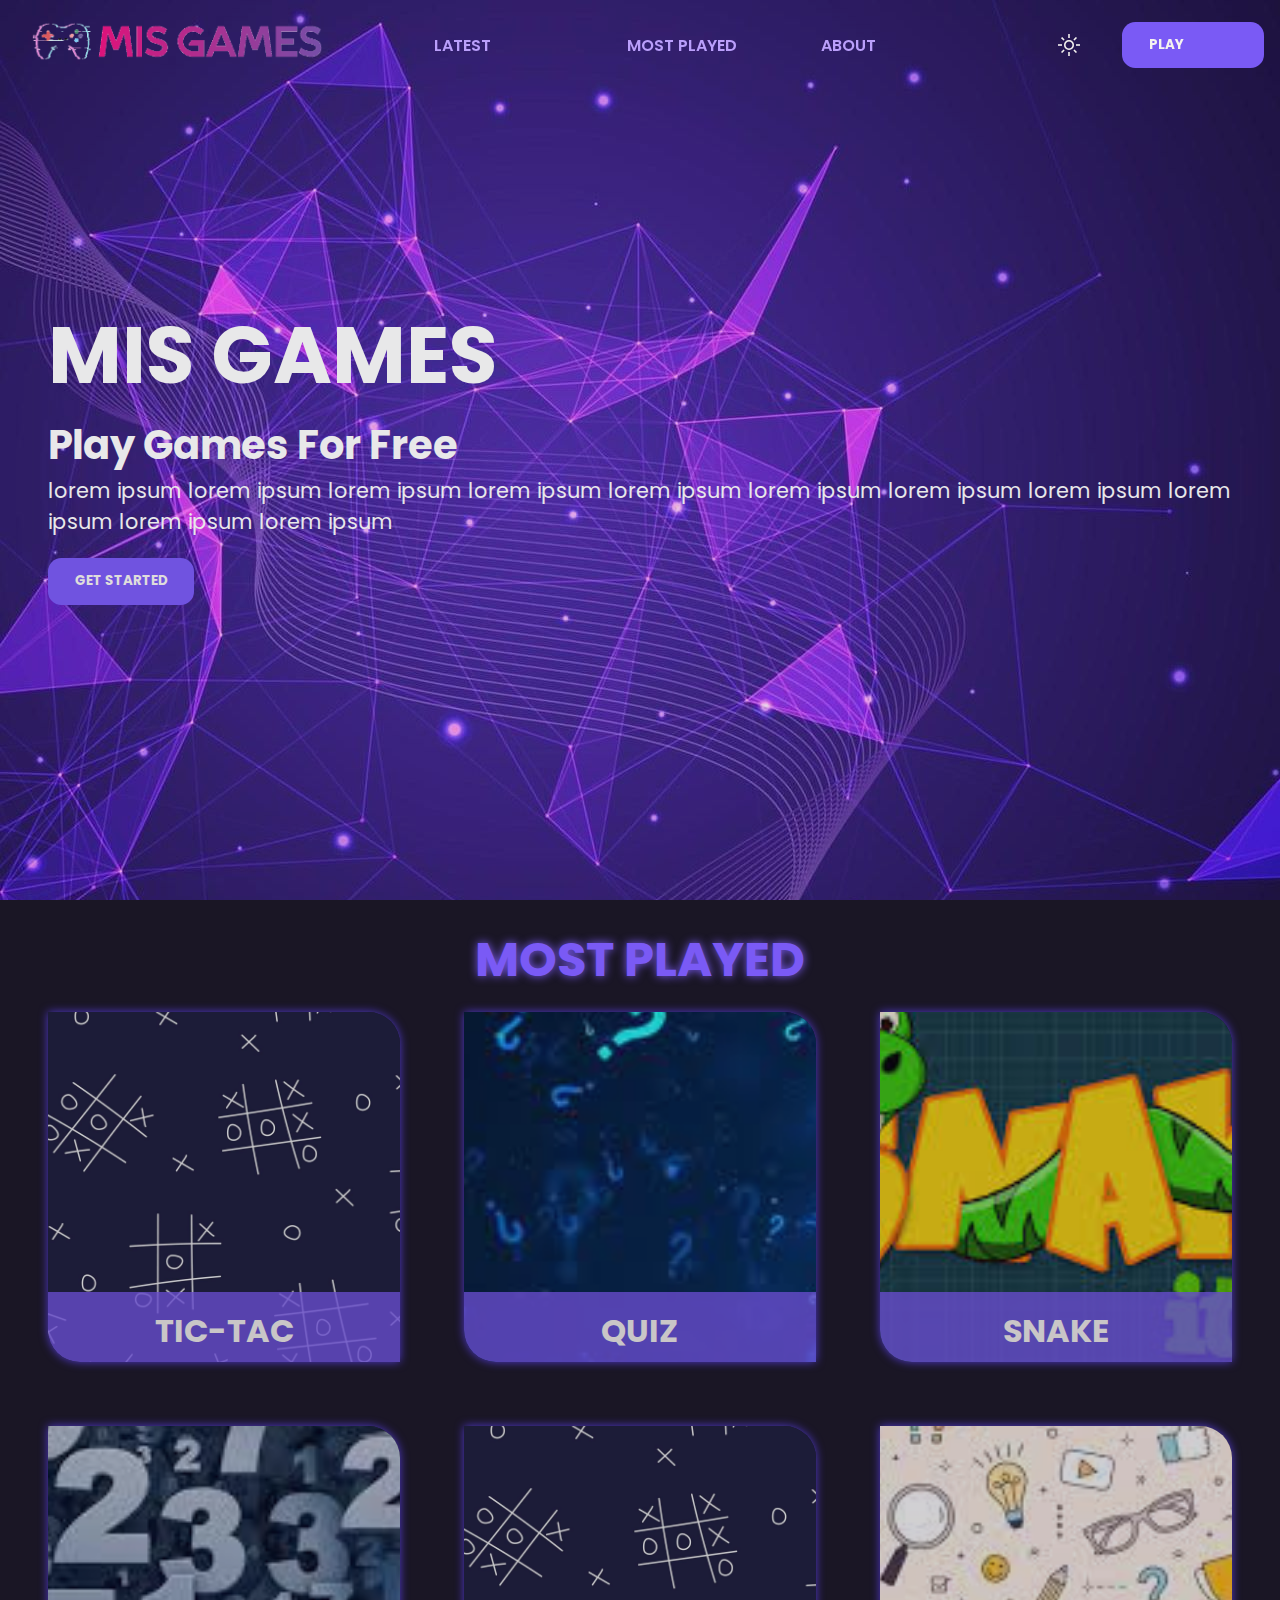
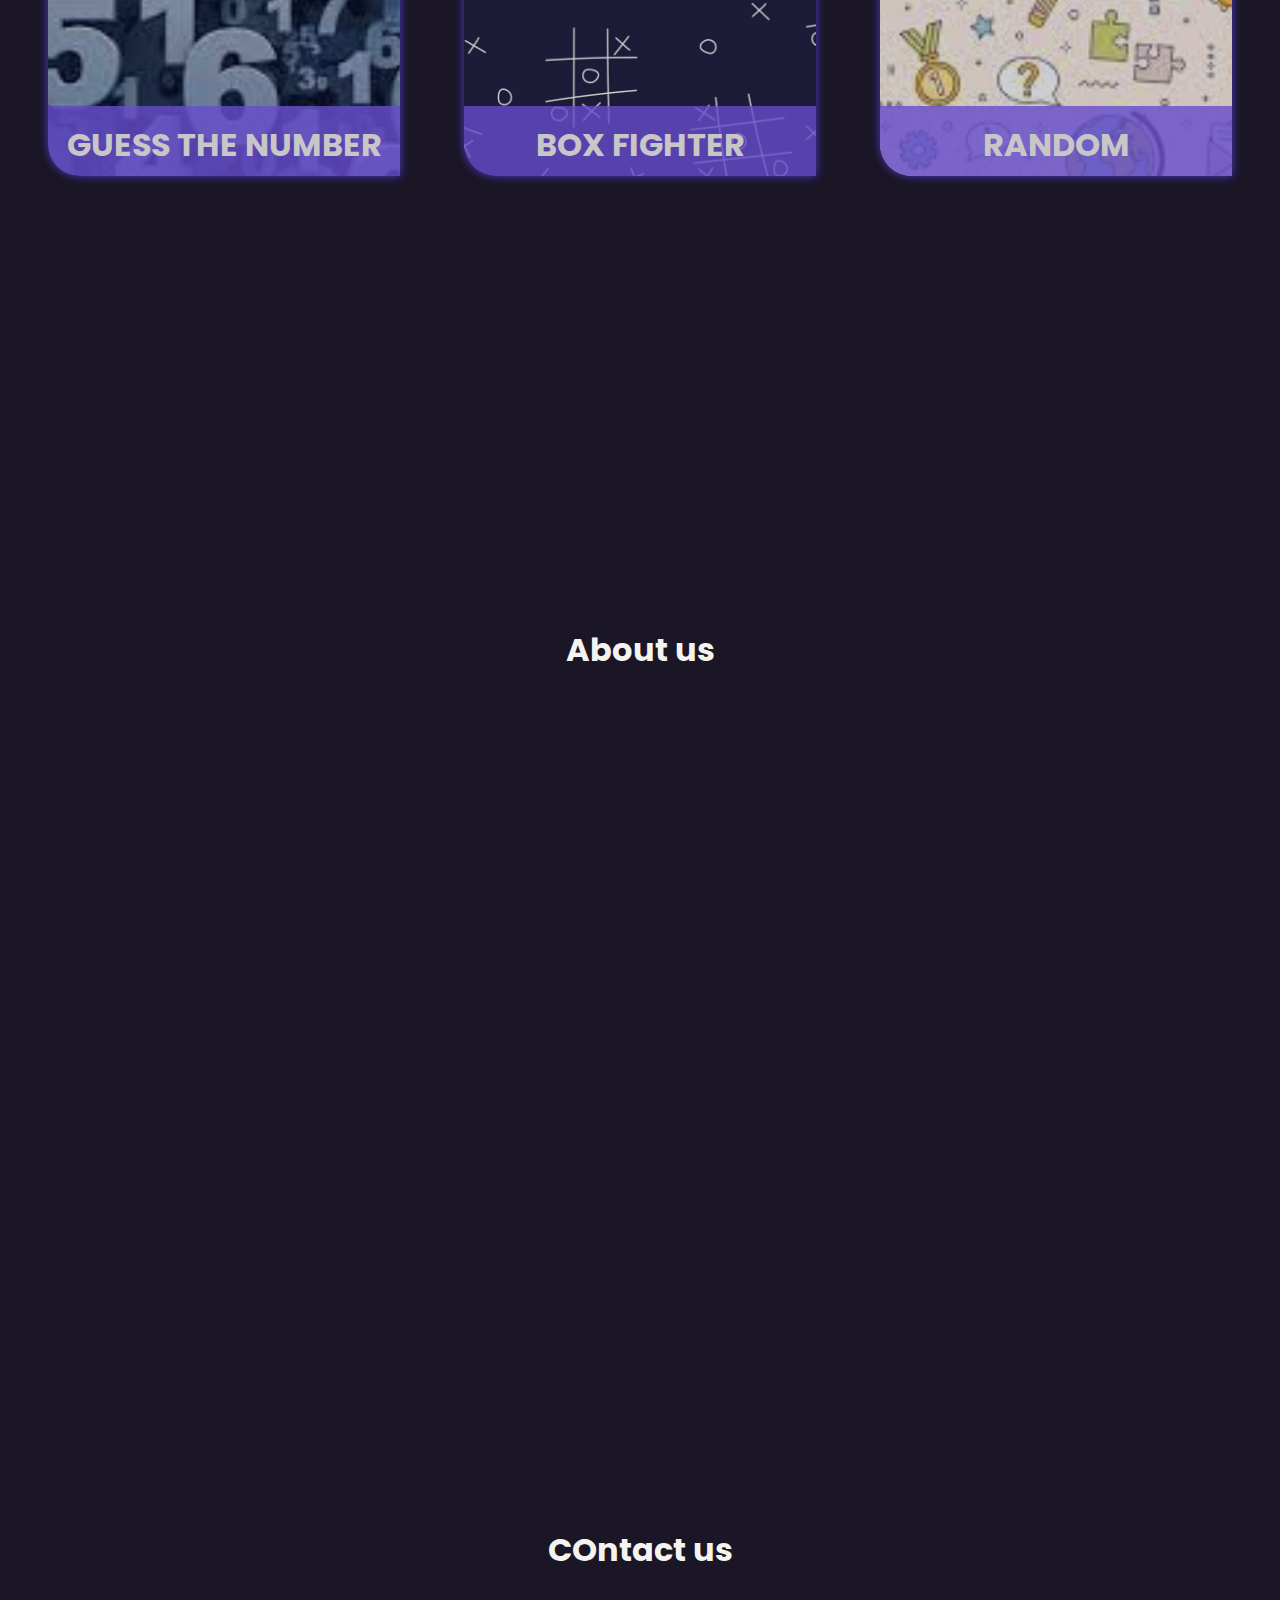
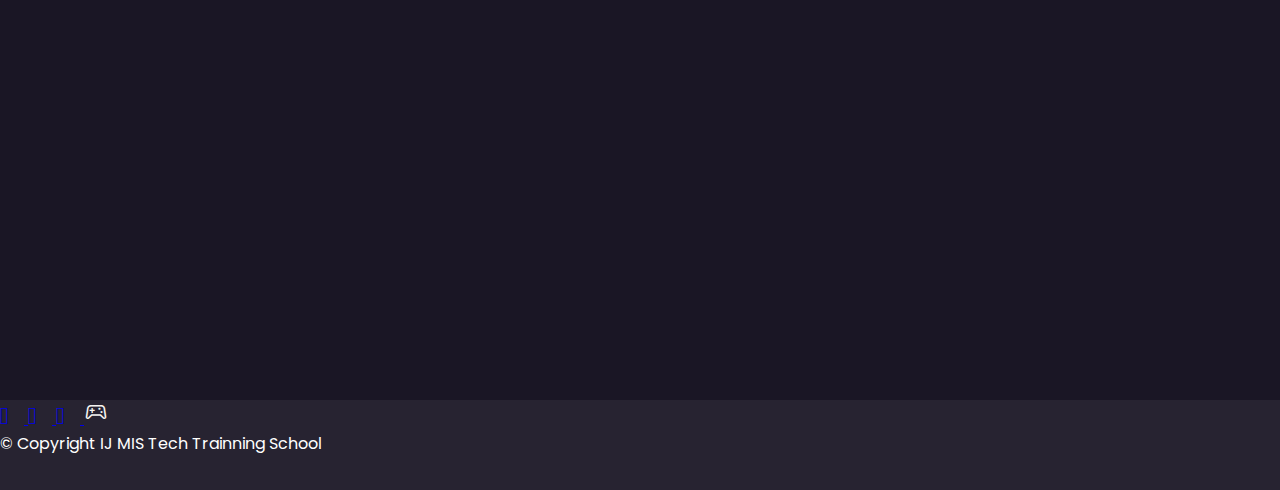
==== index.html @ 357fb929 "Update index.html" ====
<!DOCTYPE html>
<html>
<head>
	<title>MIS GAMES</title>
	<link rel="stylesheet" type="text/css" href="style.css">
	<link href="https://fonts.googleapis.com/icon?family=Material+Icons" rel="stylesheet">
	<link rel="preconnect" href="https://fonts.googleapis.com" />
	<link rel="preconnect" href="https://fonts.googleapis.com">
	<link rel="preconnect" href="https://fonts.gstatic.com" crossorigin>
	<link href="https://fonts.googleapis.com/css2?family=Belanosima&family=Poppins:ital,wght@0,100;0,200;0,300;0,400;0,500;0,700;1,100;1,200;1,800&display=swap" rel="stylesheet">
	<link rel="preconnect" href="https://fonts.gstatic.com" crossorigin />
	<link href="https://fonts.googleapis.com/css2?family=Roboto&display=swap" rel="stylesheet"/>
	<link rel="stylesheet" href="https://fonts.googleapis.com/css2?family=Material+Symbols+Outlined:opsz,wght,FILL,GRAD@20..48,100..700,0..1,-50..200" />

</head>
<body>
	<header id="head"> 
		<a href="#"><img id="logo" src="./images/logo2.png"></a>
		<div class="nav-bar">	
		<ul class="nav-list">
			<a href="#"><li> Latest </li> </a>
			<a href="#most-played"><li> Most Played </li> </a>
			<a href="#about"><li> About </li> </a>
			<span class="material-icons md-36 md-light" id="close-btn">&#xe5cd;</span>			
  		</ul>
  		<button onclick="toggleMode(this)" class="material-symbols-outlined" id="mode"> light_mode </button>
  		<button id="start"> <a href="tic-tac.html"> Play</a></button>
		<button id="open-btn"> 
			<span class="material-icons md-36 md-light">&#xE5D2;</span>			
		</button>
		</div>
	</header>
	<section id="home">
		<h1> MIS GAMES </h1>
		<h3> play games for free</h3>
		<p> lorem ipsum lorem ipsum lorem ipsum lorem ipsum lorem ipsum lorem ipsum lorem ipsum lorem ipsum lorem ipsum lorem ipsum lorem ipsum </p>
		<button id="start"> <a href="#most-played"> Get Started </a> </button>
	</section>

	<section id="most-played">
		<h1> most played </h1>
		<div class="container">
			<div class="card">
				<a href="tic-tac.html">
				<img src="./images/bg1.jpg" alt="Tic-Tac">
				<div>	Tic-Tac </div></a>
			</div>
			<div class="card">
				<a href="tic-tac.html">
				<img src="./images/quiz.jpg">
				<div>	Quiz </div></a>
			</div>
			<div class="card">
				<a href="tic-tac.html">
				<img src="./images/snake 2.jpg">
				<div>	Snake </div></a>
			</div>
			<div class="card">
				<a href="tic-tac.html">
				<img src="./images/number.jpg">
				<div>	Guess the number </div></a>
			</div>
			<div class="card">
				<a href="tic-tac.html">
				<img src="./images/bg1.jpg">
				<div>	box fighter </div></a>
			</div>
			<div class="card">
				<a href="tic-tac.html">
				<img src="./images/edu.jpg">
				<div>	Random </div></a>
			</div>
		</div>
	</section>

	<section id="about">
		
		<h1> About us</h1>
  
	</section>

	<section id="contact">
		
		<h1> COntact us</h1>
  
	</section>


	<footer>
		<div class="social">
		<a href="#"> <span class="material-icons md-36 md-light">&#xe9f5;</span> </a>
		<a href="#"> <span class="material-icons md-36 md-light">&#xe9f6;</span>  </a>
		<a href="#"> <span class="material-icons md-36 md-light">&#xe51c;</span>  </a>
		
		<span class="material-symbols-outlined"> sports_esports </span>
		</div>
		&copy Copyright IJ MIS Tech Trainning School 
	</footer>
	<script type="text/javascript" src="main.js"></script>
</body>
</html>
---- style.css ----
:root {
  
    /** PRIMARY COLORS */  
    --color-p-100:  #00f7ef;
    --color-p-200:  #5e43f3;
    --color-p-300:  #7a5af5;
    --color-p-400:  #9171f8; 
    --color-p-500:  #a688fa;
    --color-p-600:  #ba9ffb;
    /** SURFACE COLORS */ 
    --color-s-100:  #121212; 
    --color-s-200:  #282828; 
    --color-s-300:  #3f3f3f;
    --color-s-400:  #575757; 
    --color-s-500:  #717171;
    --color-s-600:  #8b8b8b; 
     /** MIXED SURFACE COLORS */ 
    --color-s-m-100:  #1a1625;
    --color-s-m-200:  #2f2b3a; 
    --color-s-m-300:  #46424f;
    --color-s-m-400:  #5e5a66;
    --color-s-m-500:  #76737e;
    --color-s-m-600:  #908d96;  

    /*TEXT COLORS*/
    --text1: #f5f3f0;

}


*{
  margin: 0;
  padding: 0;
  box-sizing: border-box;
  font-family: 'Poppins','Belanosima', sans-serif;
  scroll-behavior: smooth;
  
}

.light-mode {
  background-color: white;
  color: var(--color-s-100);
}

.material-symbols-outlined {
  font-variation-settings:
  'FILL' 0,
  'wght' 400,
  'GRAD' 0,
  'opsz' 48;
  color: var(--text1);
  cursor: pointer;
 }

 #close-btn {
  display: none;
  color: none;
 }

 #open-btn {
  display: none;
  background: none;
  color: white;
 }

 #open-btn:hover {
  cursor: pointer;
  transform: scale(1.1);
  border: none;
 }

 #mode {
  background: none;
  border: none;
  transform: scale(1);
  transition: 2s;
 }

 #start {
  width: auto;
  height: auto;
  padding: 1em;
  background: var(--color-p-300);
  cursor: pointer;
  border-radius: 1em;
  border-style: none;;
 }

 #start:hover {
  transform: rotate(357deg);
  transform: scale(1.1);
  background: var(--color-p-400);
  color: white;
 }

 #start a {
    width: auto;
    height: auto;
    text-decoration: none;
    color: var(--text1);
    text-align: center;
    font-weight: 700;
    font-size: 1em;
    padding: 1em;
    text-transform: uppercase;
 }

 body {
  position: relative;
  background: var(--color-s-m-100);
  color: var(--text1);
  transition: 1s;
 }

header {
  display: flex;
  width: 100%;
  height: 10vh;
  justify-content: space-evenly;
  align-items: center;
  padding: 1em;
  position: fixed;  
  z-index: 1;
  color: white;
}
header a{
  width: 30%;
  margin-right: 4em;
}
#logo {
  width: 100%;
  height: auto;
}


.nav-bar {
  display: flex;
  justify-content: space-around;
  width: 80%;
  padding-left: 2em;  
}

.nav-list {
  display: flex;
  justify-content: space-around;
  list-style: none;
  width: 70%;
}

.nav-list a {
  color: var(--color-p-600);
  text-decoration: none;
  text-transform: uppercase;
  font-weight: 600;
}

.nav-list a li {
  transition: 0.5s;
}

.nav-list a li:hover {
  color: white;
}


.nav-bar {
  width: 80%;
  height: 100%;
  display: flex;
  justify-content: space-between;
  align-items: center;
}

section {
  width: 100%;
  height: 100vh;
  display: flex;
  position: relative;
  flex-direction: column;
  align-items: center;
  justify-content: center;
  padding: 3em;
}

#home {
  justify-content: center;
  align-items: start;
  padding: 3rem;
  background: url(./images/bg2.jpg );
  opacity: 0.9;
  color: white;
}

#home h1 {
  font-size: 5em;
}

#home h3 {
  font-size: 2.5em;
  text-transform: capitalize;
}

#home p {
  font-size: 1.3em;
  margin-bottom: 1em;
}

.container {
  width: 100%;
  height: 95%;
  display: grid;
  grid-template-columns: repeat(3, 1fr);
  gap: 4em;
}

#most-played h1{
   padding: 0;
}

#most-played h1{
   height: 5%;
   margin-bottom: 1em;
   font-size: 3em;
   text-transform: uppercase;
   color: var(--color-p-300);
   text-shadow: 0 0 10px var(--color-p-300);
}


.card {    
    display: flex;
    flex-direction: column;
    justify-content: center;
    align-items: center;
    font-size: 2em;
    cursor: pointer;
    border-style: none;
    border-top-right-radius: 1em;
    border-bottom-left-radius: 1em;
    box-shadow: 0 0 10px var(--color-p-200);
    height: auto;
    overflow: hidden;
    position: relative;
    opacity: 0.8;
 }

 .card img {
  height: max(15em, 7rem);
  width: auto;
   }

 .card div {
    background: rgba(122, 90, 245, 0.8);
    width: 100%;
    height: 20%;
    text-align: center;
    padding: 15px;
    position: absolute;
    left: 0;
    bottom: 0;
 }

 .card a {
    text-decoration: none;
    color: var(--text1);
    font-weight: 700;
    text-transform: uppercase;
 }


.card:hover {
  /*transform: rotate(2deg);*/
  transform: scale(1.04);
  opacity: 1;
}

#about {
  justify-content: center;
}

 #contact {
    justify-content: center;
 }

















#result {
  height: 50vh;
  width: 50%;
}

.grid {
      display: grid;
      grid-template-columns: repeat(3, 1fr);
      gap: 10px;
      width: 300px;
      margin: 0 auto;
    }

    .cell {
      width: 100px;
      height: 100px;
      background-color: #eee;
      border: 1px solid #999;
      display: flex;
      justify-content: center;
      align-items: center;
      font-size: 48px;
      cursor: pointer;
    }

    .result {
      text-align: center;
      margin-top: 20px;
      font-size: 24px;
    }

    .restart {
      display: block;
      margin: 20px auto;
      padding: 10px 20px;
      font-size: 18px;
      background-color: #eee;
      border: none;
      cursor: pointer;
    }

  
footer {
  height: 10vh;
  width: 100%;
  color: white;
  background: rgba(70, 66, 79, 0.3);
  display: flex;
  flex-direction: column;
}
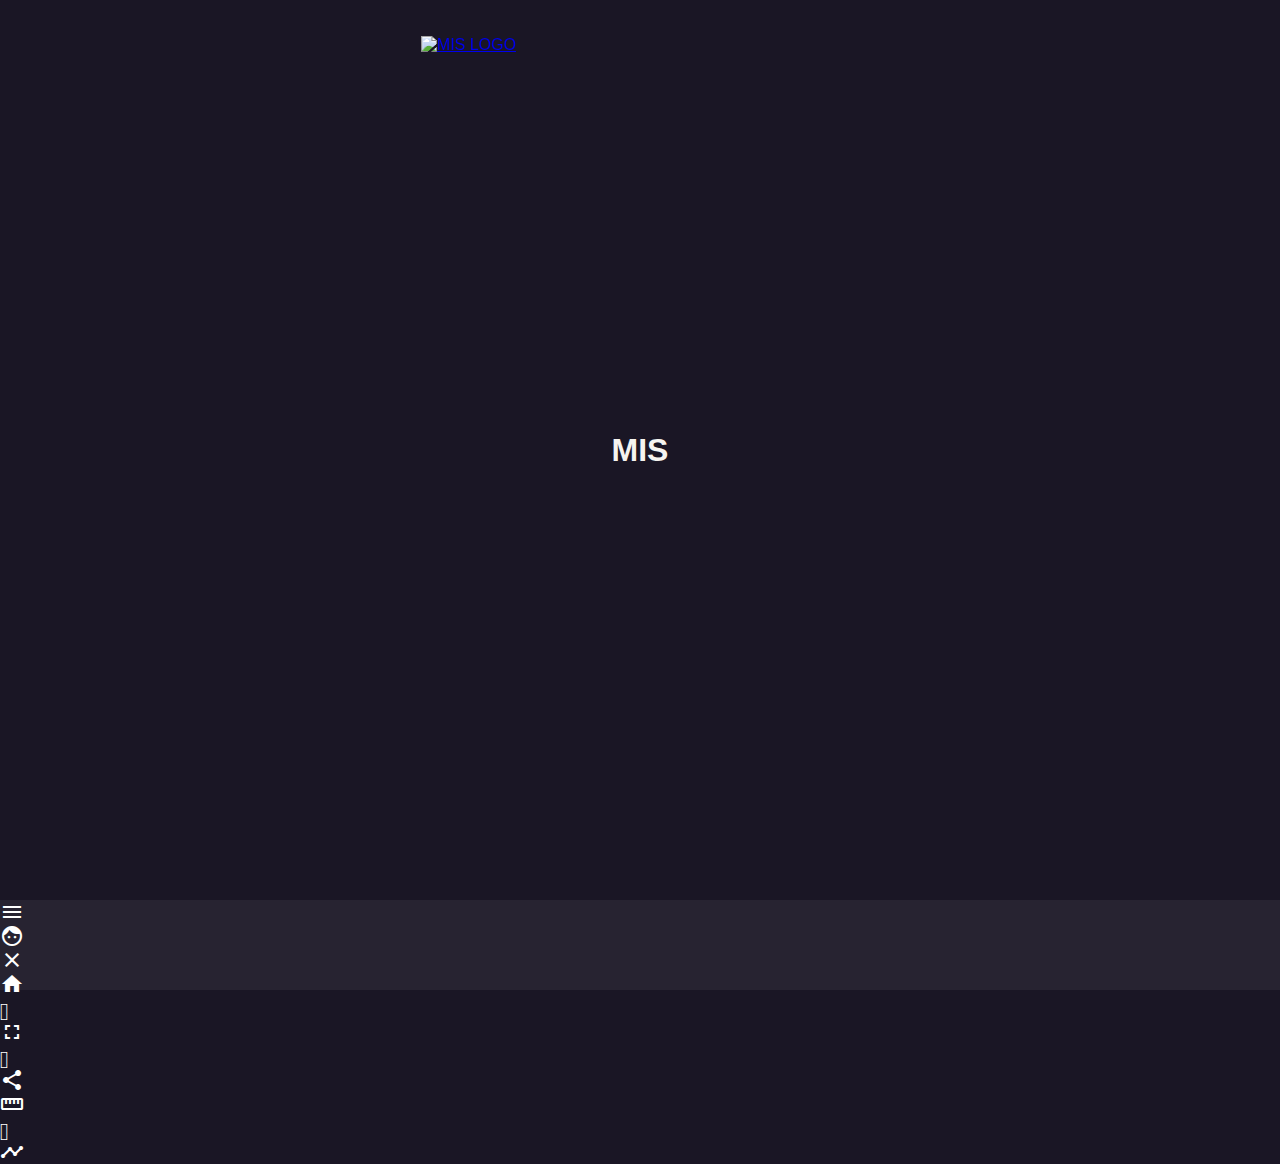
==== commit e85db3d7: "trying to modify old index before pulling" ====
--- a/index.html
+++ b/index.html
@@ -1,101 +1,39 @@
 <!DOCTYPE html>
-<html>
+<html lang="en">
 <head>
-	<title>MIS GAMES</title>
-	<link rel="stylesheet" type="text/css" href="style.css">
+    <meta charset="UTF-8">
+    <meta http-equiv="X-UA-Compatible" content="IE=edge">
+    <meta name="viewport" content="width=device-width, initial-scale=1.0">
+    <title>MIS GAME</title>
+    <link rel="stylesheet" type="text/css" href="style.css">	
 	<link href="https://fonts.googleapis.com/icon?family=Material+Icons" rel="stylesheet">
 	<link rel="preconnect" href="https://fonts.googleapis.com" />
-	<link rel="preconnect" href="https://fonts.googleapis.com">
-	<link rel="preconnect" href="https://fonts.gstatic.com" crossorigin>
-	<link href="https://fonts.googleapis.com/css2?family=Belanosima&family=Poppins:ital,wght@0,100;0,200;0,300;0,400;0,500;0,700;1,100;1,200;1,800&display=swap" rel="stylesheet">
 	<link rel="preconnect" href="https://fonts.gstatic.com" crossorigin />
 	<link href="https://fonts.googleapis.com/css2?family=Roboto&display=swap" rel="stylesheet"/>
-	<link rel="stylesheet" href="https://fonts.googleapis.com/css2?family=Material+Symbols+Outlined:opsz,wght,FILL,GRAD@20..48,100..700,0..1,-50..200" />
-
 </head>
 <body>
-	<header id="head"> 
-		<a href="#"><img id="logo" src="./images/logo2.png"></a>
-		<div class="nav-bar">	
-		<ul class="nav-list">
-			<a href="#"><li> Latest </li> </a>
-			<a href="#most-played"><li> Most Played </li> </a>
-			<a href="#about"><li> About </li> </a>
-			<span class="material-icons md-36 md-light" id="close-btn">&#xe5cd;</span>			
-  		</ul>
-  		<button onclick="toggleMode(this)" class="material-symbols-outlined" id="mode"> light_mode </button>
-  		<button id="start"> <a href="tic-tac.html"> Play</a></button>
-		<button id="open-btn"> 
-			<span class="material-icons md-36 md-light">&#xE5D2;</span>			
-		</button>
-		</div>
-	</header>
-	<section id="home">
-		<h1> MIS GAMES </h1>
-		<h3> play games for free</h3>
-		<p> lorem ipsum lorem ipsum lorem ipsum lorem ipsum lorem ipsum lorem ipsum lorem ipsum lorem ipsum lorem ipsum lorem ipsum lorem ipsum </p>
-		<button id="start"> <a href="#most-played"> Get Started </a> </button>
-	</section>
-
-	<section id="most-played">
-		<h1> most played </h1>
-		<div class="container">
-			<div class="card">
-				<a href="tic-tac.html">
-				<img src="./images/bg1.jpg" alt="Tic-Tac">
-				<div>	Tic-Tac </div></a>
-			</div>
-			<div class="card">
-				<a href="tic-tac.html">
-				<img src="./images/quiz.jpg">
-				<div>	Quiz </div></a>
-			</div>
-			<div class="card">
-				<a href="tic-tac.html">
-				<img src="./images/snake 2.jpg">
-				<div>	Snake </div></a>
-			</div>
-			<div class="card">
-				<a href="tic-tac.html">
-				<img src="./images/number.jpg">
-				<div>	Guess the number </div></a>
-			</div>
-			<div class="card">
-				<a href="tic-tac.html">
-				<img src="./images/bg1.jpg">
-				<div>	box fighter </div></a>
-			</div>
-			<div class="card">
-				<a href="tic-tac.html">
-				<img src="./images/edu.jpg">
-				<div>	Random </div></a>
-			</div>
-		</div>
-	</section>
-
-	<section id="about">
-		
-		<h1> About us</h1>
-  
-	</section>
-
-	<section id="contact">
-		
-		<h1> COntact us</h1>
-  
-	</section>
+<header>
+    <a href="#"><img src="bg1" alt="MIS LOGO"></a>
+</header>
+<section>
+	<h1>MIS</h1>
+</section>
 
 
-	<footer>
-		<div class="social">
-		<a href="#"> <span class="material-icons md-36 md-light">&#xe9f5;</span> </a>
-		<a href="#"> <span class="material-icons md-36 md-light">&#xe9f6;</span>  </a>
-		<a href="#"> <span class="material-icons md-36 md-light">&#xe51c;</span>  </a>
-		
-		<span class="material-symbols-outlined"> sports_esports </span>
-		</div>
-		&copy Copyright IJ MIS Tech Trainning School 
-	</footer>
-	<script type="text/javascript" src="main.js"></script>
+
+
+<footer>
+    <span class="material-icons md-36 md-light">&#xE5D2;</span>
+			<span class="material-icons md-36 md-light">&#xE87C;</span>
+			<span class="material-icons md-36 md-light">&#xe5cd;</span>
+			<span class="material-icons md-36 md-light">&#xe88a;</span>
+			<span class="material-icons md-36 md-light">&#xe9f5;</span>
+			<span class="material-icons md-36 md-light">&#xe5d0;</span>
+			<span class="material-icons md-36 md-light">&#xf1cf;</span>	
+			<span class="material-icons md-36 md-light">&#xe80d;</span>
+			<span class="material-icons md-36 md-light">&#xe41c;</span>
+			<span class="material-icons md-36 md-light">&#xe9f6;</span>
+			<span class="material-icons md-36 md-light">&#xe922;</span>
+</footer>
 </body>
-</html>
+</html>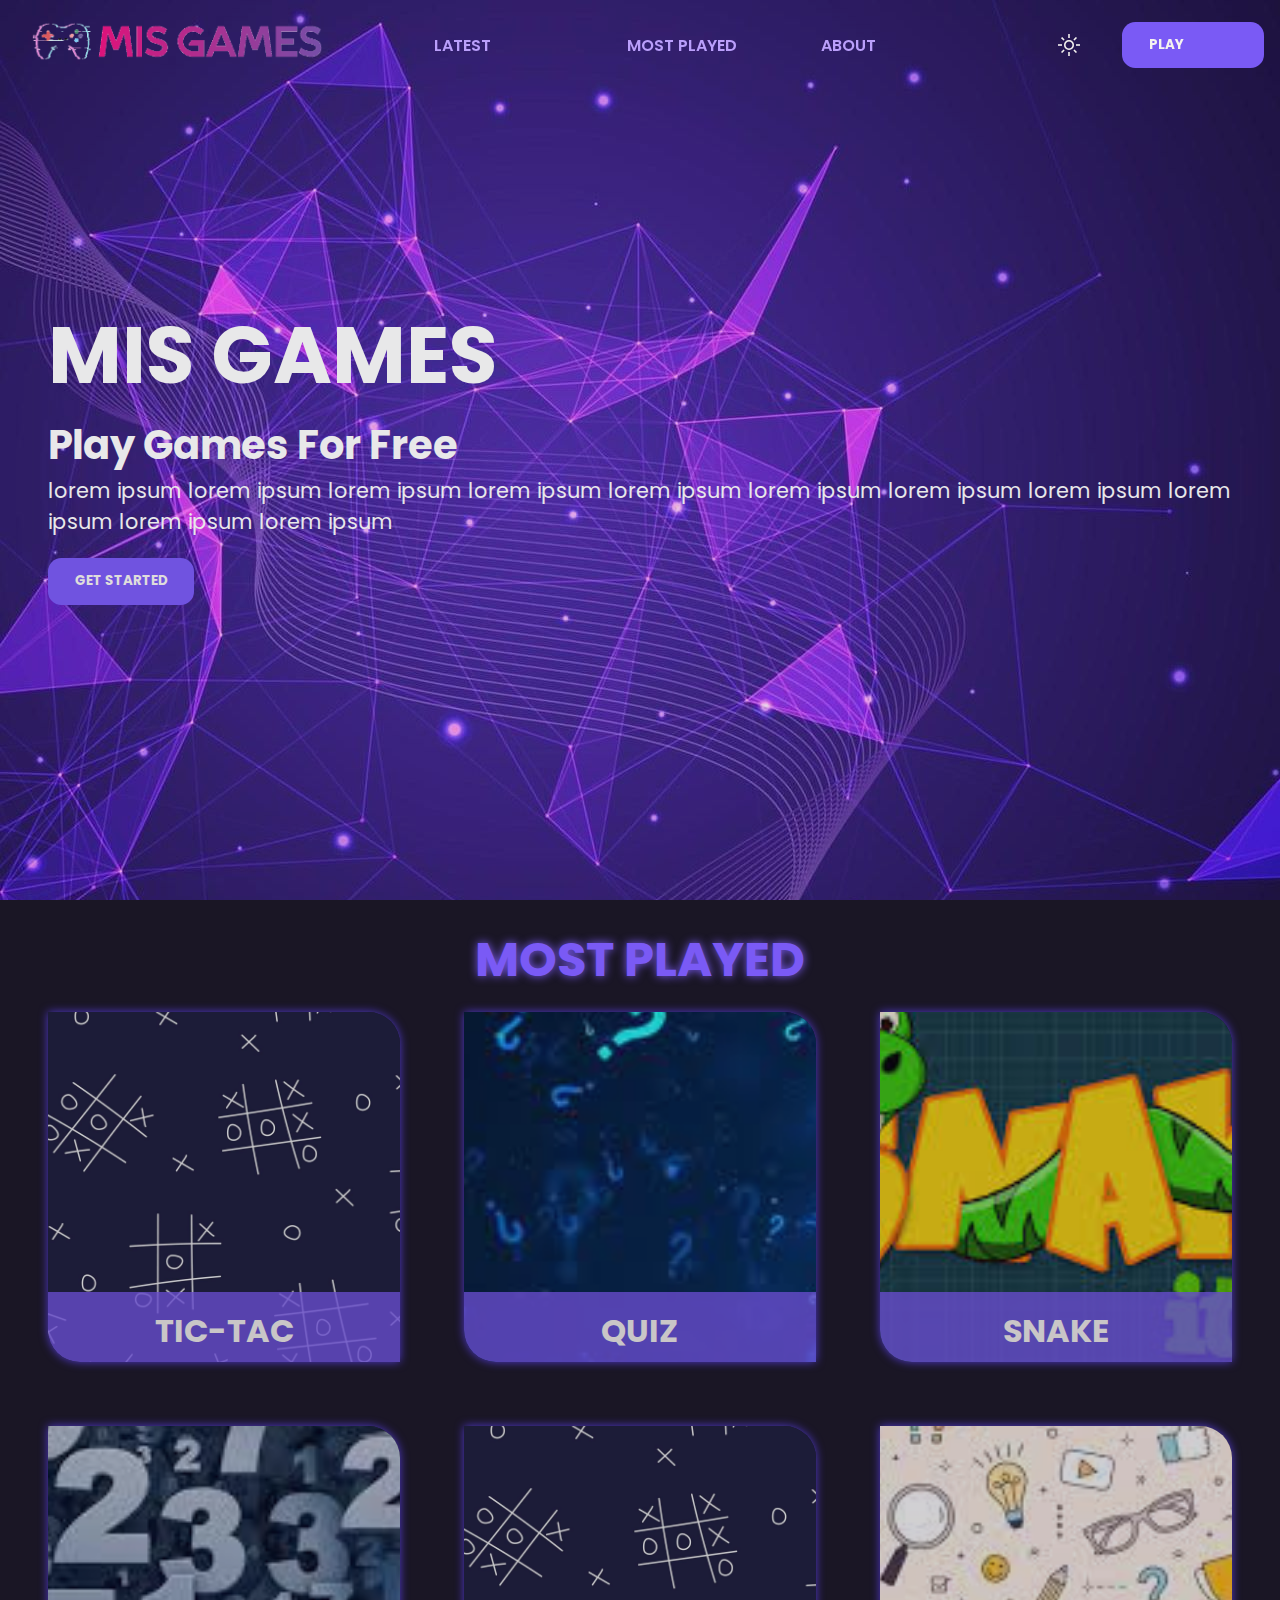
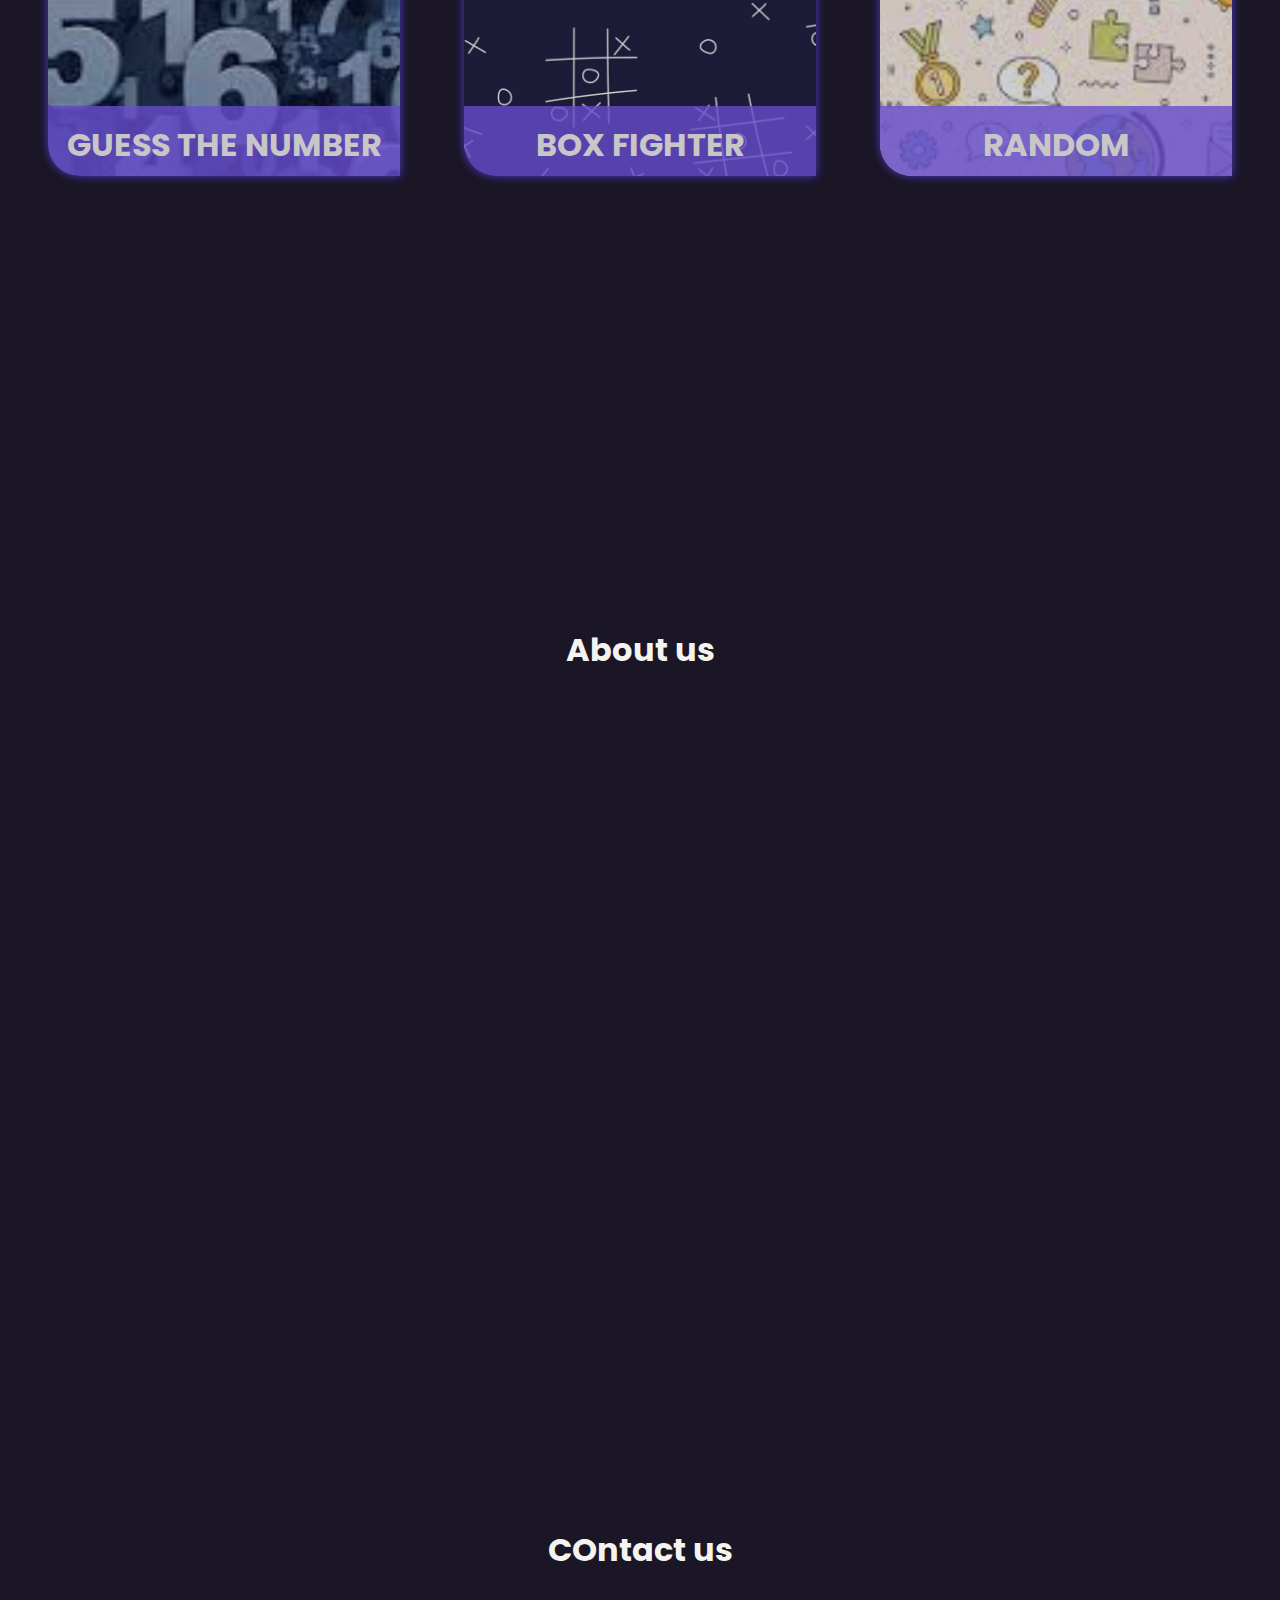
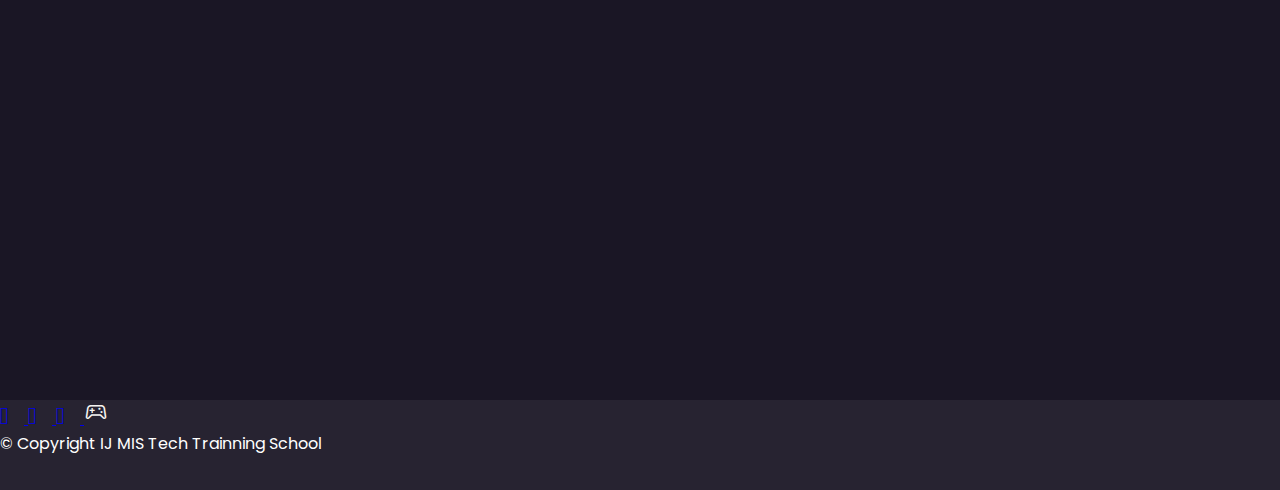
==== commit 9434b723: "pull file from repo  to my local home machine" ====
--- a/index.html
+++ b/index.html
@@ -1,39 +1,101 @@
 <!DOCTYPE html>
-<html lang="en">
+<html>
 <head>
-    <meta charset="UTF-8">
-    <meta http-equiv="X-UA-Compatible" content="IE=edge">
-    <meta name="viewport" content="width=device-width, initial-scale=1.0">
-    <title>MIS GAME</title>
-    <link rel="stylesheet" type="text/css" href="style.css">	
+	<title>MIS GAMES</title>
+	<link rel="stylesheet" type="text/css" href="style.css">
 	<link href="https://fonts.googleapis.com/icon?family=Material+Icons" rel="stylesheet">
 	<link rel="preconnect" href="https://fonts.googleapis.com" />
+	<link rel="preconnect" href="https://fonts.googleapis.com">
+	<link rel="preconnect" href="https://fonts.gstatic.com" crossorigin>
+	<link href="https://fonts.googleapis.com/css2?family=Belanosima&family=Poppins:ital,wght@0,100;0,200;0,300;0,400;0,500;0,700;1,100;1,200;1,800&display=swap" rel="stylesheet">
 	<link rel="preconnect" href="https://fonts.gstatic.com" crossorigin />
 	<link href="https://fonts.googleapis.com/css2?family=Roboto&display=swap" rel="stylesheet"/>
+	<link rel="stylesheet" href="https://fonts.googleapis.com/css2?family=Material+Symbols+Outlined:opsz,wght,FILL,GRAD@20..48,100..700,0..1,-50..200" />
+
 </head>
 <body>
-<header>
-    <a href="#"><img src="bg1" alt="MIS LOGO"></a>
-</header>
-<section>
-	<h1>MIS</h1>
-</section>
+	<header id="head"> 
+		<a href="#"><img id="logo" src="./images/logo2.png"></a>
+		<div class="nav-bar">	
+		<ul class="nav-list">
+			<a href="#"><li> Latest </li> </a>
+			<a href="#most-played"><li> Most Played </li> </a>
+			<a href="#about"><li> About </li> </a>
+			<span class="material-icons md-36 md-light" id="close-btn">&#xe5cd;</span>			
+  		</ul>
+  		<button onclick="toggleMode(this)" class="material-symbols-outlined" id="mode"> light_mode </button>
+  		<button id="start"> <a href="tic-tac.html"> Play</a></button>
+		<button id="open-btn"> 
+			<span class="material-icons md-36 md-light">&#xE5D2;</span>			
+		</button>
+		</div>
+	</header>
+	<section id="home">
+		<h1> MIS GAMES </h1>
+		<h3> play games for free</h3>
+		<p> lorem ipsum lorem ipsum lorem ipsum lorem ipsum lorem ipsum lorem ipsum lorem ipsum lorem ipsum lorem ipsum lorem ipsum lorem ipsum </p>
+		<button id="start"> <a href="#most-played"> Get Started </a> </button>
+	</section>
+
+	<section id="most-played">
+		<h1> most played </h1>
+		<div class="container">
+			<div class="card">
+				<a href="tic-tac.html">
+				<img src="./images/bg1.jpg" alt="Tic-Tac">
+				<div>	Tic-Tac </div></a>
+			</div>
+			<div class="card">
+				<a href="tic-tac.html">
+				<img src="./images/quiz.jpg">
+				<div>	Quiz </div></a>
+			</div>
+			<div class="card">
+				<a href="tic-tac.html">
+				<img src="./images/snake 2.jpg">
+				<div>	Snake </div></a>
+			</div>
+			<div class="card">
+				<a href="tic-tac.html">
+				<img src="./images/number.jpg">
+				<div>	Guess the number </div></a>
+			</div>
+			<div class="card">
+				<a href="tic-tac.html">
+				<img src="./images/bg1.jpg">
+				<div>	box fighter </div></a>
+			</div>
+			<div class="card">
+				<a href="tic-tac.html">
+				<img src="./images/edu.jpg">
+				<div>	Random </div></a>
+			</div>
+		</div>
+	</section>
+
+	<section id="about">
+		
+		<h1> About us</h1>
+  
+	</section>
+
+	<section id="contact">
+		
+		<h1> COntact us</h1>
+  
+	</section>
 
 
-
-
-<footer>
-    <span class="material-icons md-36 md-light">&#xE5D2;</span>
-			<span class="material-icons md-36 md-light">&#xE87C;</span>
-			<span class="material-icons md-36 md-light">&#xe5cd;</span>
-			<span class="material-icons md-36 md-light">&#xe88a;</span>
-			<span class="material-icons md-36 md-light">&#xe9f5;</span>
-			<span class="material-icons md-36 md-light">&#xe5d0;</span>
-			<span class="material-icons md-36 md-light">&#xf1cf;</span>	
-			<span class="material-icons md-36 md-light">&#xe80d;</span>
-			<span class="material-icons md-36 md-light">&#xe41c;</span>
-			<span class="material-icons md-36 md-light">&#xe9f6;</span>
-			<span class="material-icons md-36 md-light">&#xe922;</span>
-</footer>
+	<footer>
+		<div class="social">
+		<a href="#"> <span class="material-icons md-36 md-light">&#xe9f5;</span> </a>
+		<a href="#"> <span class="material-icons md-36 md-light">&#xe9f6;</span>  </a>
+		<a href="#"> <span class="material-icons md-36 md-light">&#xe51c;</span>  </a>
+		
+		<span class="material-symbols-outlined"> sports_esports </span>
+		</div>
+		&copy Copyright IJ MIS Tech Trainning School 
+	</footer>
+	<script type="text/javascript" src="main.js"></script>
 </body>
-</html>+</html>
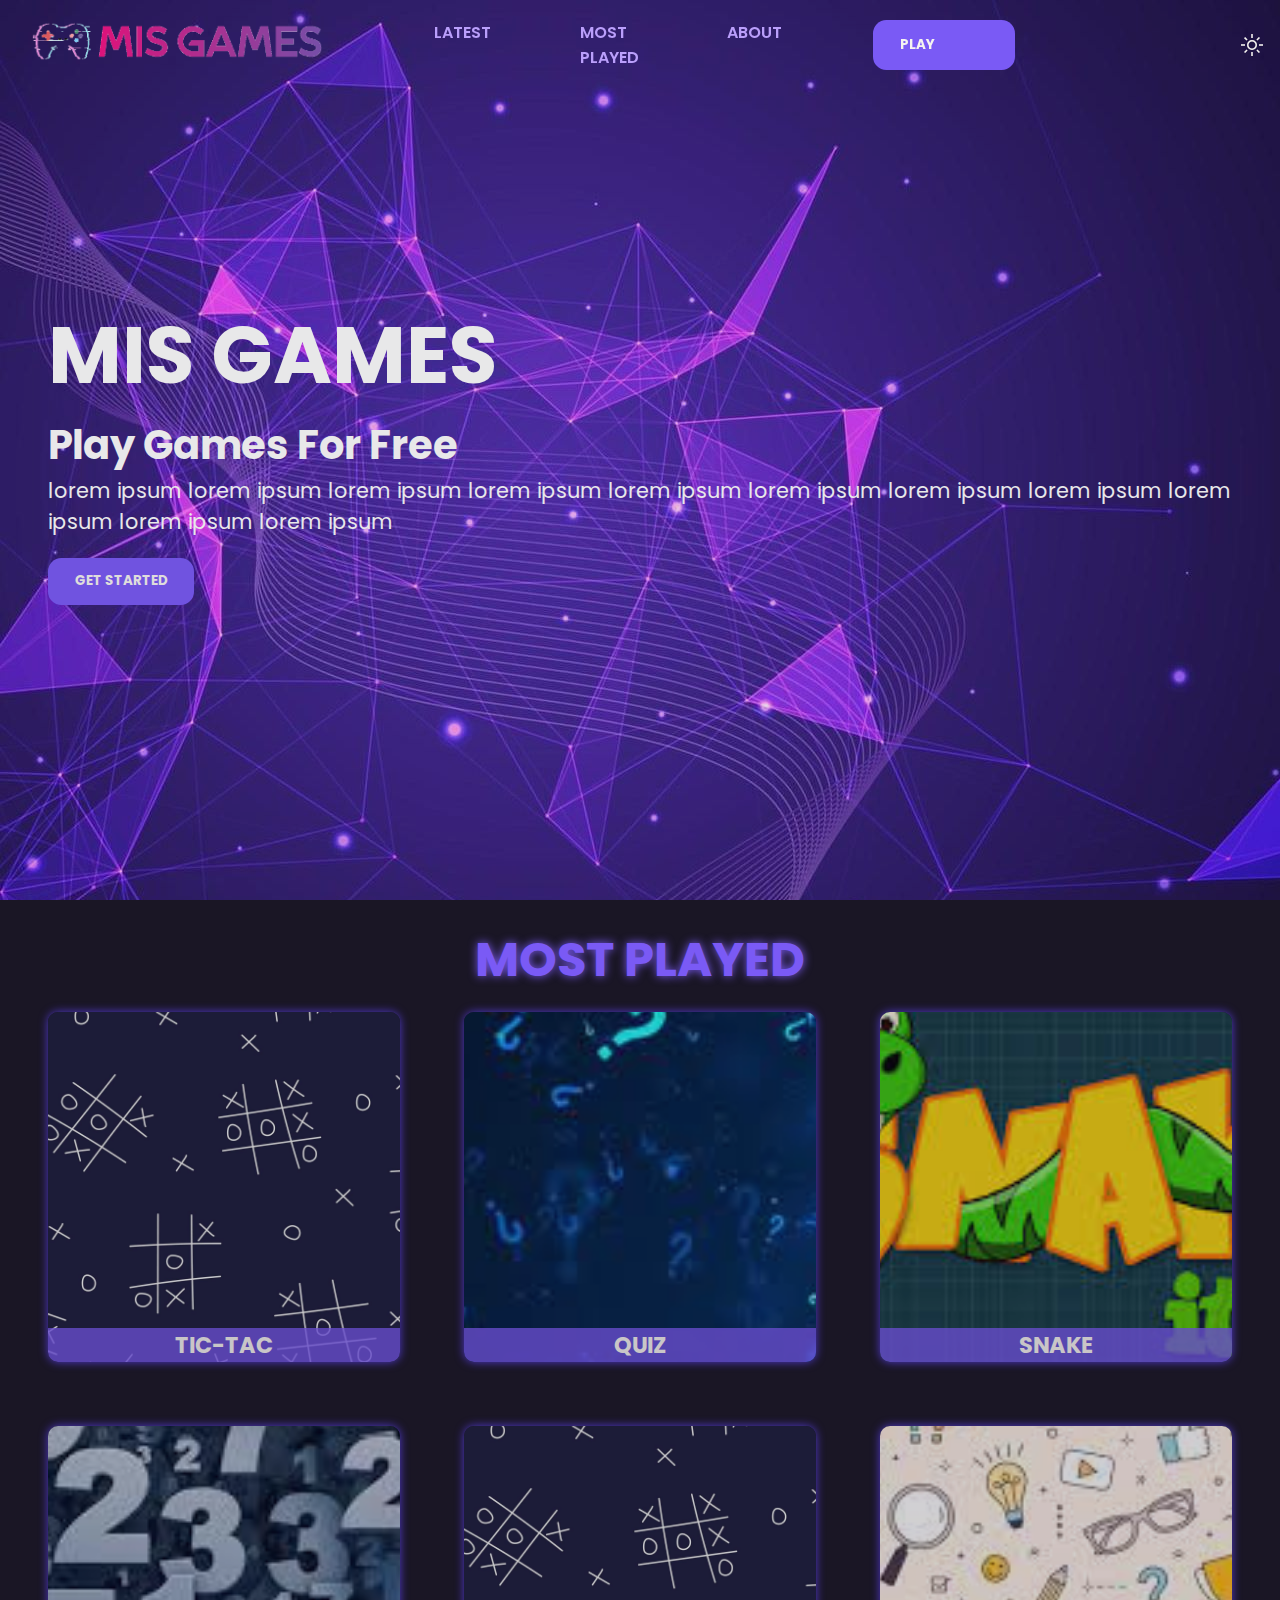
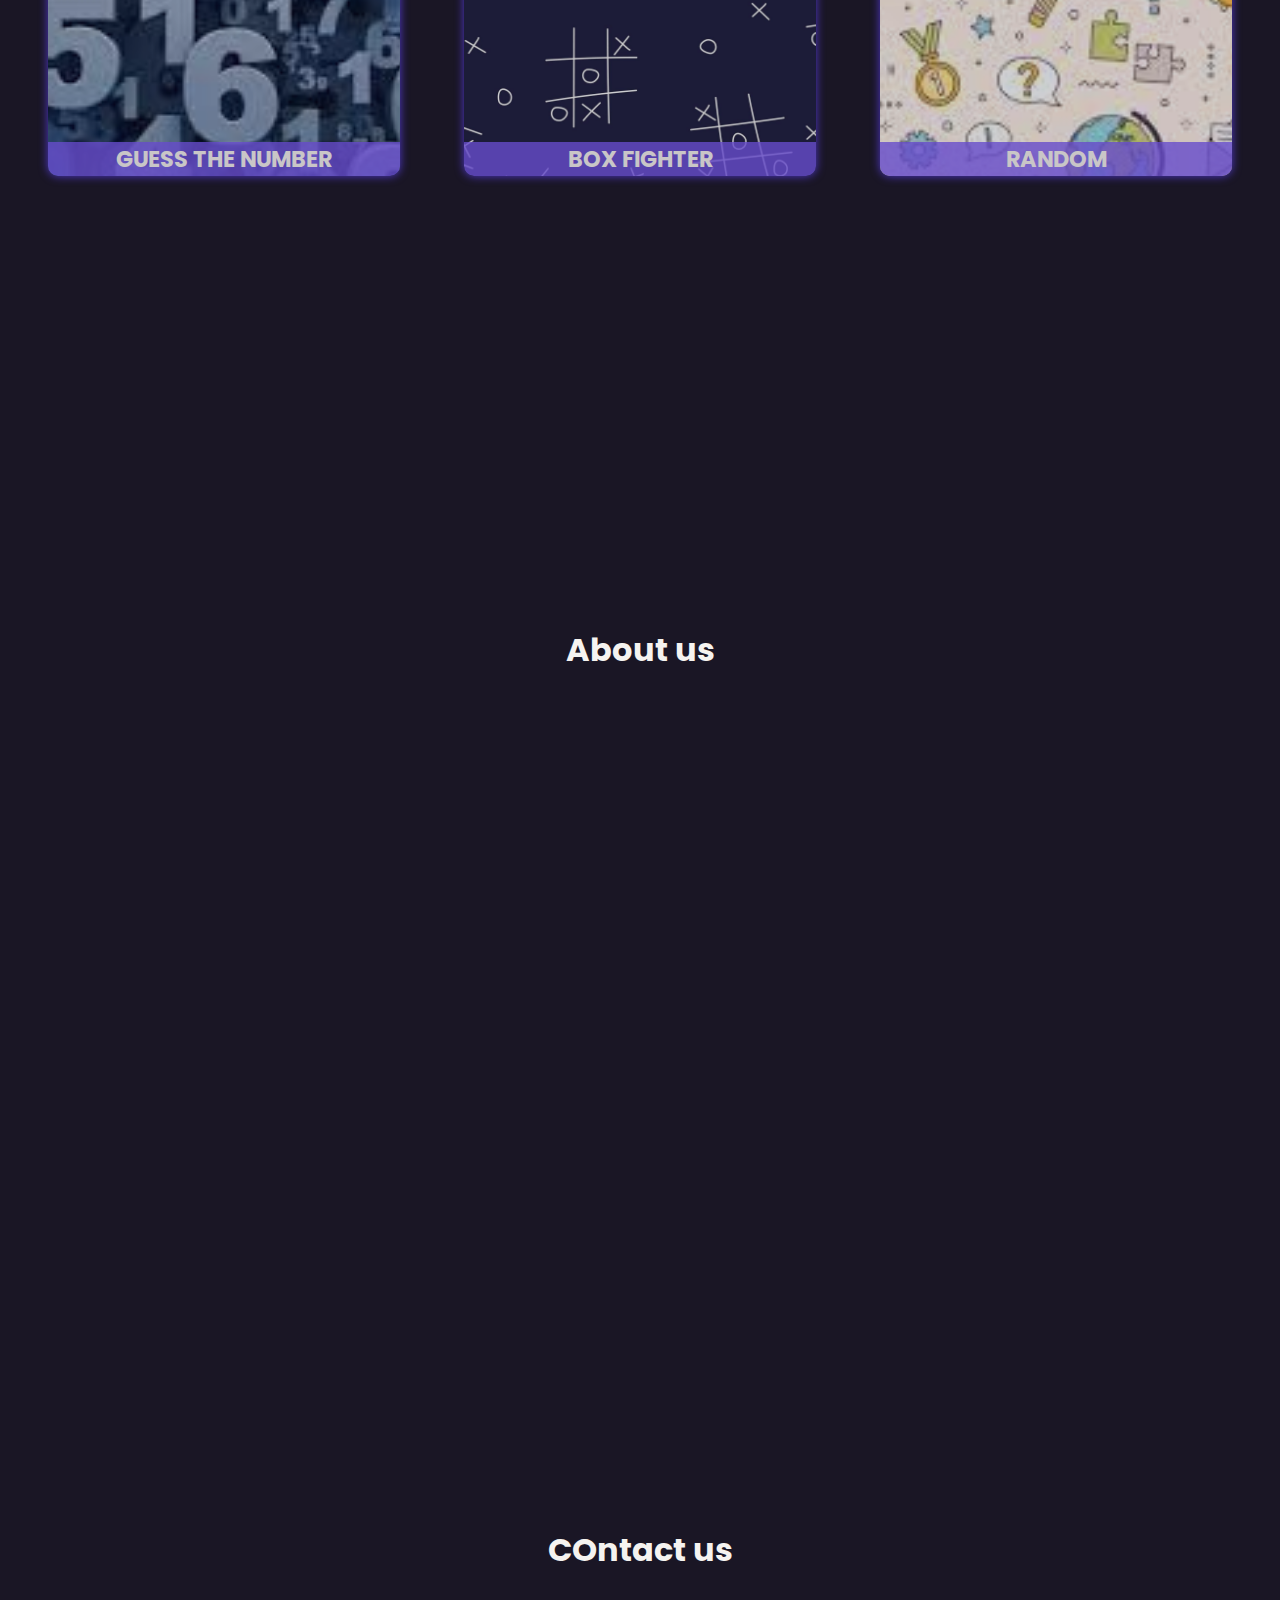
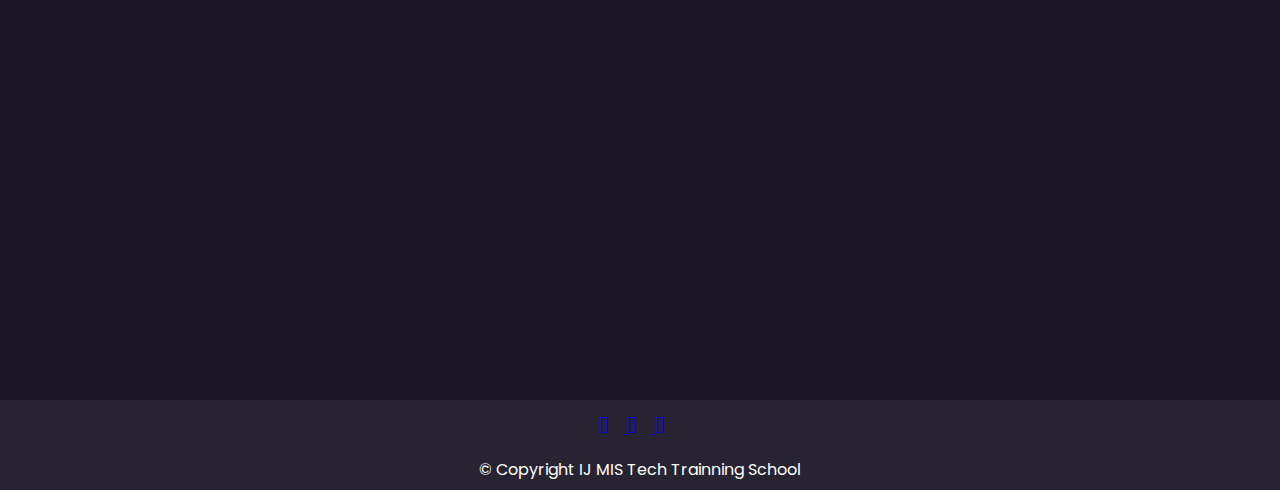
==== commit 74089b55: "made the web site responsible" ====
--- a/index.html
+++ b/index.html
@@ -22,9 +22,9 @@
 			<a href="#most-played"><li> Most Played </li> </a>
 			<a href="#about"><li> About </li> </a>
 			<span class="material-icons md-36 md-light" id="close-btn">&#xe5cd;</span>			
+			<button id="start"> <a href="tic-tac.html"> Play</a></button>
   		</ul>
   		<button onclick="toggleMode(this)" class="material-symbols-outlined" id="mode"> light_mode </button>
-  		<button id="start"> <a href="tic-tac.html"> Play</a></button>
 		<button id="open-btn"> 
 			<span class="material-icons md-36 md-light">&#xE5D2;</span>			
 		</button>
@@ -92,7 +92,7 @@
 		<a href="#"> <span class="material-icons md-36 md-light">&#xe9f6;</span>  </a>
 		<a href="#"> <span class="material-icons md-36 md-light">&#xe51c;</span>  </a>
 		
-		<span class="material-symbols-outlined"> sports_esports </span>
+
 		</div>
 		&copy Copyright IJ MIS Tech Trainning School 
 	</footer>
--- a/style.css
+++ b/style.css
@@ -123,10 +123,12 @@
   z-index: 1;
   color: white;
 }
+
 header a{
   width: 30%;
   margin-right: 4em;
 }
+
 #logo {
   width: 100%;
   height: auto;
@@ -161,7 +163,6 @@
 .nav-list a li:hover {
   color: white;
 }
-
 
 .nav-bar {
   width: 80%;
@@ -225,7 +226,6 @@
    color: var(--color-p-300);
    text-shadow: 0 0 10px var(--color-p-300);
 }
-
 
 .card {    
     display: flex;
@@ -235,8 +235,7 @@
     font-size: 2em;
     cursor: pointer;
     border-style: none;
-    border-top-right-radius: 1em;
-    border-bottom-left-radius: 1em;
+    border-radius: 10px;
     box-shadow: 0 0 10px var(--color-p-200);
     height: auto;
     overflow: hidden;
@@ -252,21 +251,23 @@
  .card div {
     background: rgba(122, 90, 245, 0.8);
     width: 100%;
-    height: 20%;
+    height: auto;
     text-align: center;
-    padding: 15px;
+    padding: auto;
     position: absolute;
     left: 0;
     bottom: 0;
+    font-weight: 700;
+    font-size: 0.7em;
+    
  }
 
  .card a {
     text-decoration: none;
     color: var(--text1);
-    font-weight: 700;
+    
     text-transform: uppercase;
  }
-
 
 .card:hover {
   /*transform: rotate(2deg);*/
@@ -347,4 +348,120 @@
   background: rgba(70, 66, 79, 0.3);
   display: flex;
   flex-direction: column;
-}
+  align-items: center;
+  justify-content: space-around;
+}
+
+
+
+
+
+@media (max-width: 780px) {
+
+  header {
+    justify-content: space-between;
+  }
+
+  header a {
+    width: 40%;
+    margin-right: 4em;  
+  }
+
+  #logo {
+    width: 100%;
+    height: auto;
+  }
+    
+  .nav-bar {
+    display: flex;
+    justify-content: space-around;
+    width: 40%;
+    padding-left: 2em;  
+  }
+
+  #open-btn {
+    display: block;
+    color: white;
+    background: none;
+  }  
+  .nav-list {
+    display: none;
+    position: absolute;
+    top: 0;
+    right: 0;
+    height: 100vh;
+    width: 50%;
+    background: rgba(46, 43, 58, 0.9);
+    flex-direction: column;
+    align-items: center;
+    justify-content: space-evenly;
+    margin: 0;
+    padding: 0;
+  }
+
+  #close-btn {
+    display: block;
+    color: white;
+    position: absolute;
+    top: 1em;
+    right: 2em;
+   }
+
+   .nav-list a {
+    color: white;
+   }
+
+   #home h1 {
+    font-size: 3em;
+  }
+  
+  #home h3 {
+    font-size: 1.5em;
+    
+  }
+  
+  #home p {
+    font-size: 1em;
+      }
+
+   #most-played {
+    height: max-content;
+    
+   }
+
+   .container {
+    width: 100%;
+    height: 95%;
+    grid-template-columns: repeat(2, 1fr);
+    gap: 2em;
+  }
+
+  .card {    
+        height: 10em;
+ }
+
+ .card img {
+  height: max(10em, 10em);
+  
+   }
+
+ .card div {
+    height: auto;
+    padding: 1em;
+        
+ }
+
+   
+}
+
+@media (max-width:580px) {
+
+
+  .container {
+    width: 100%;
+    height: 95%;
+    display: grid;
+    grid-template-columns: repeat(1, 1fr);
+    gap: 4em;
+  }
+}
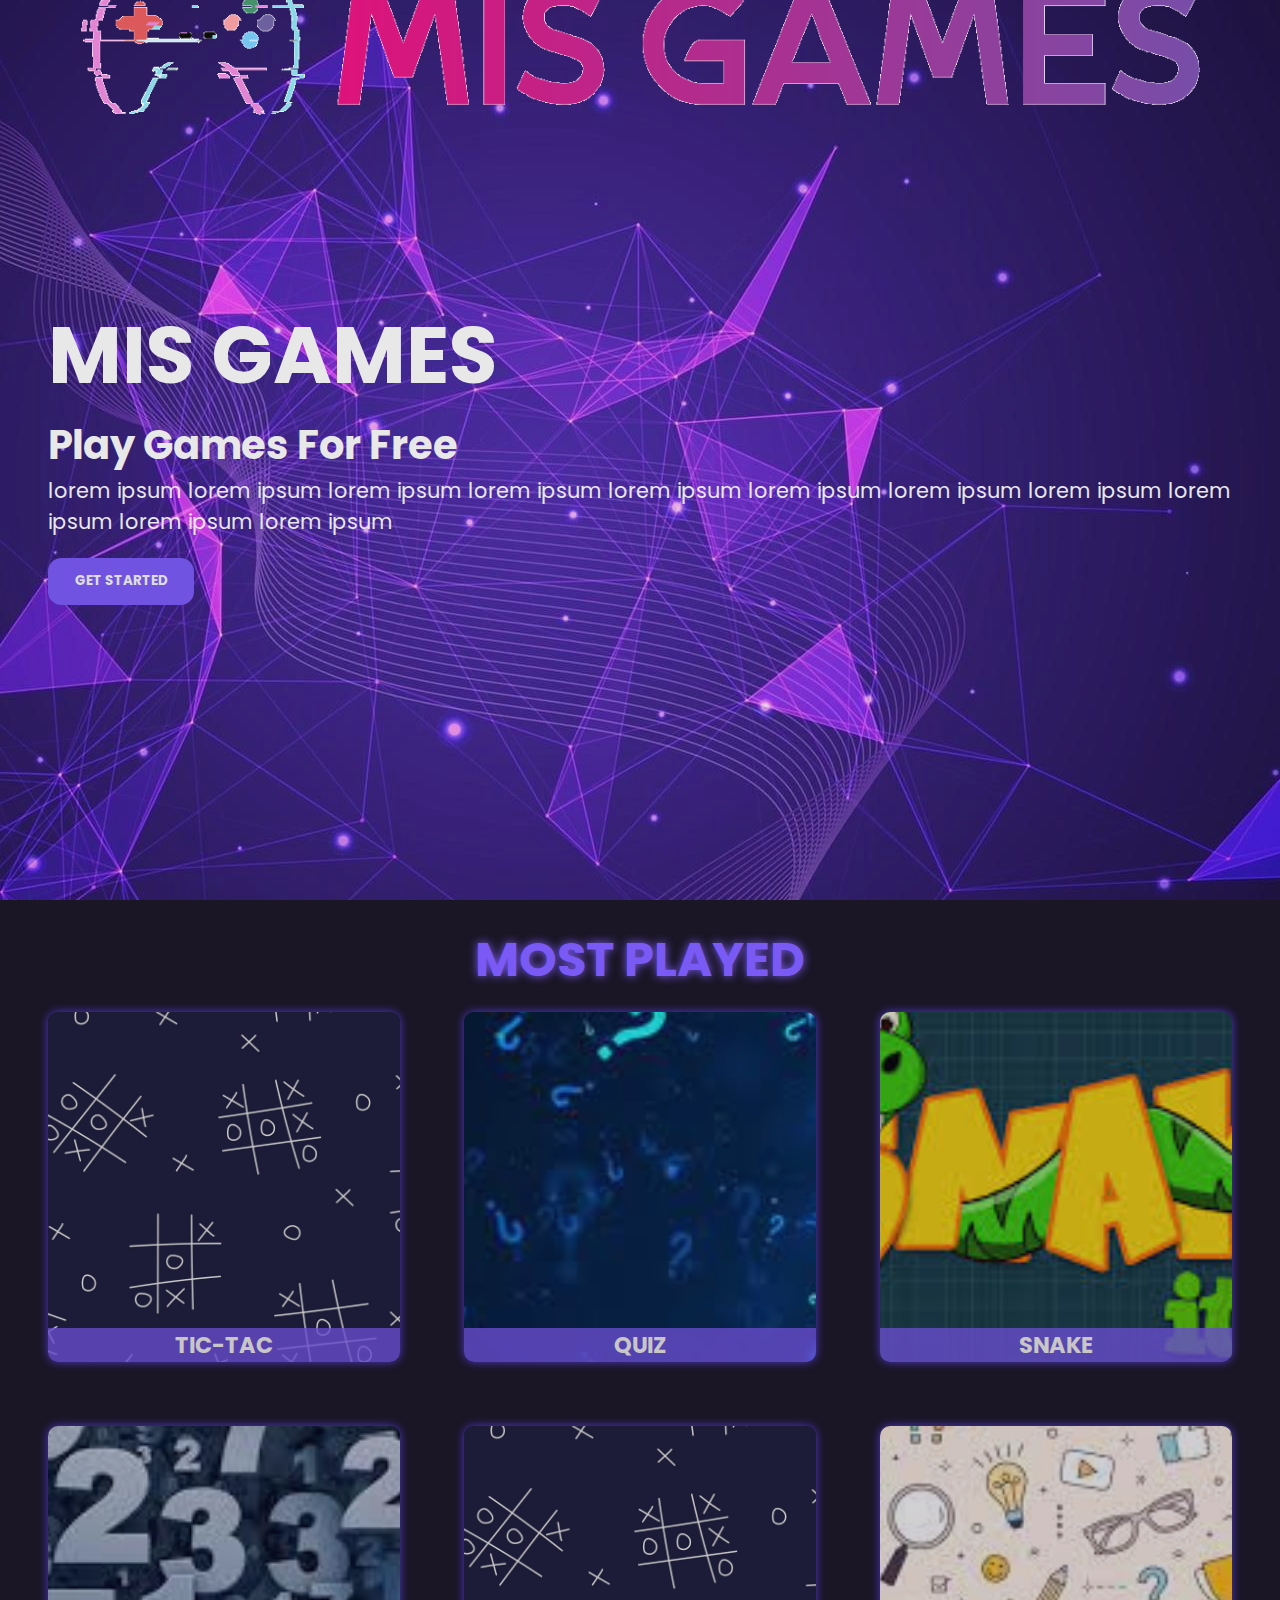
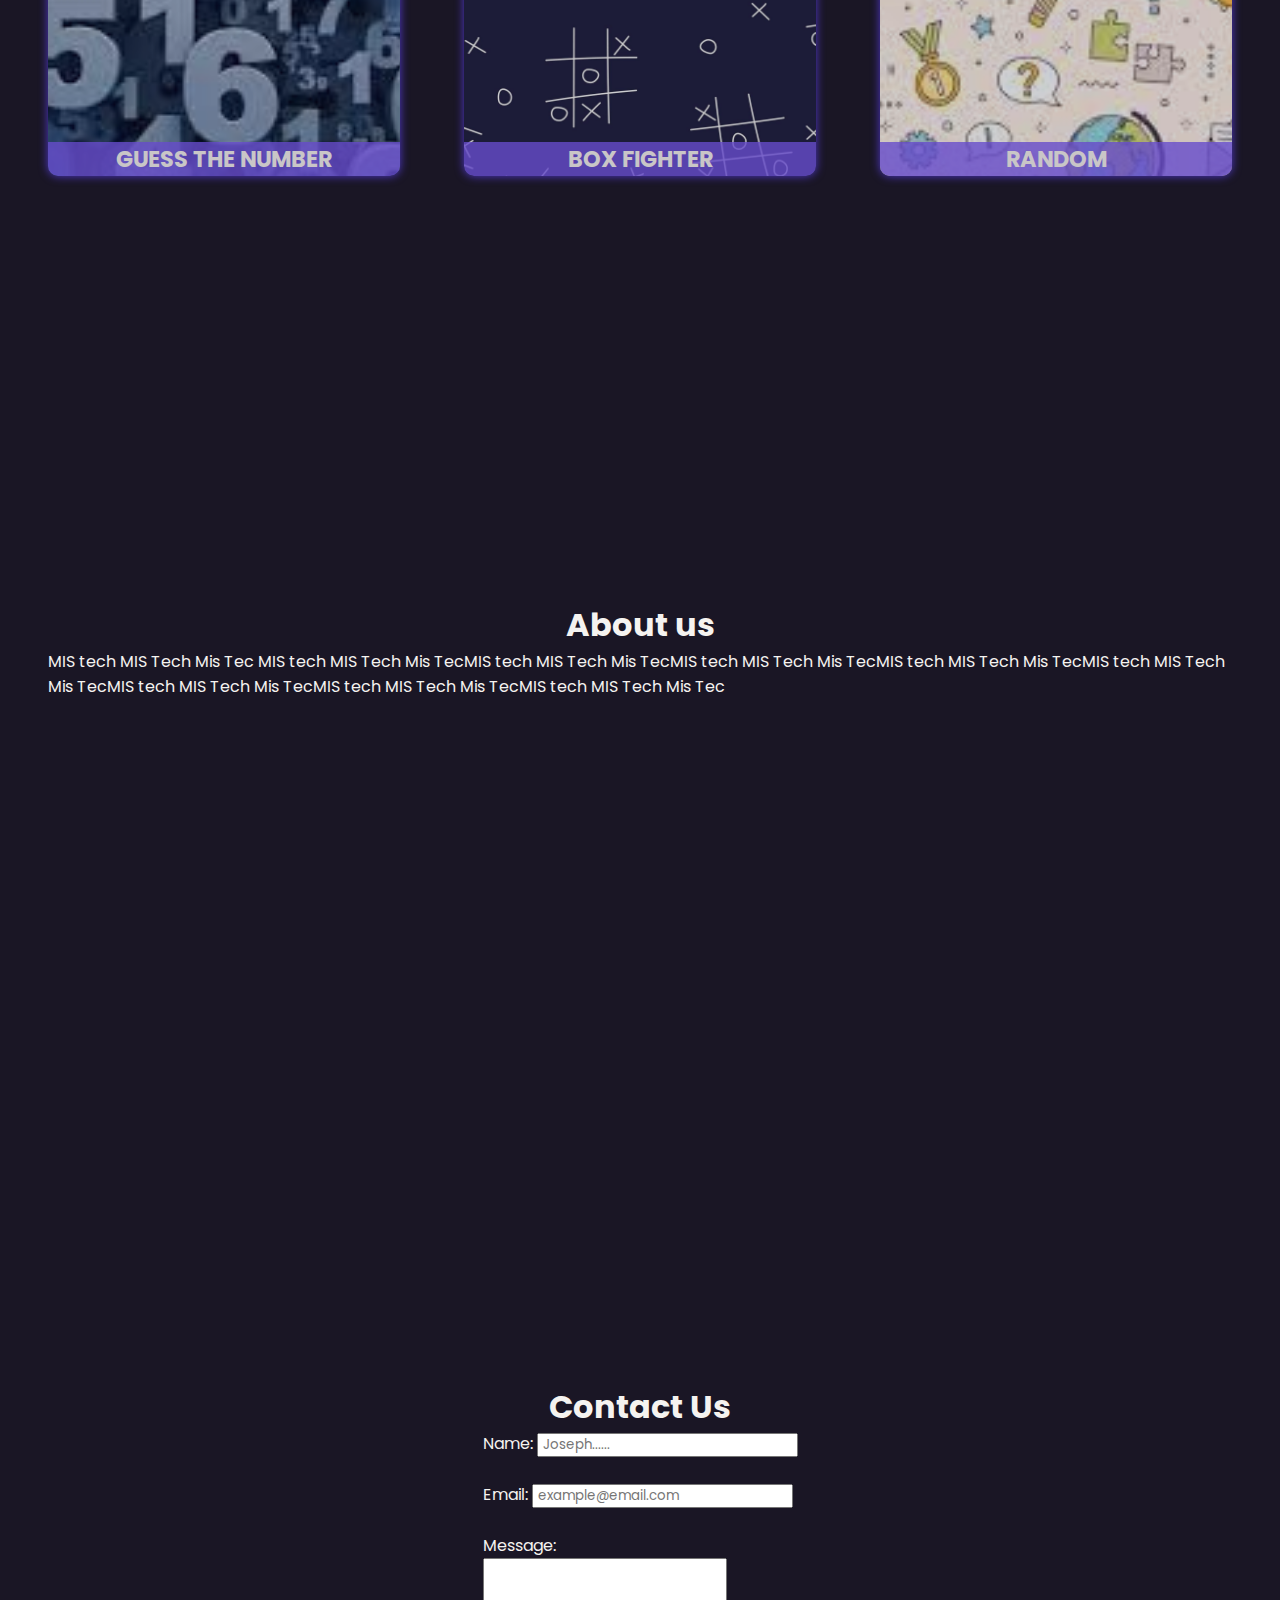
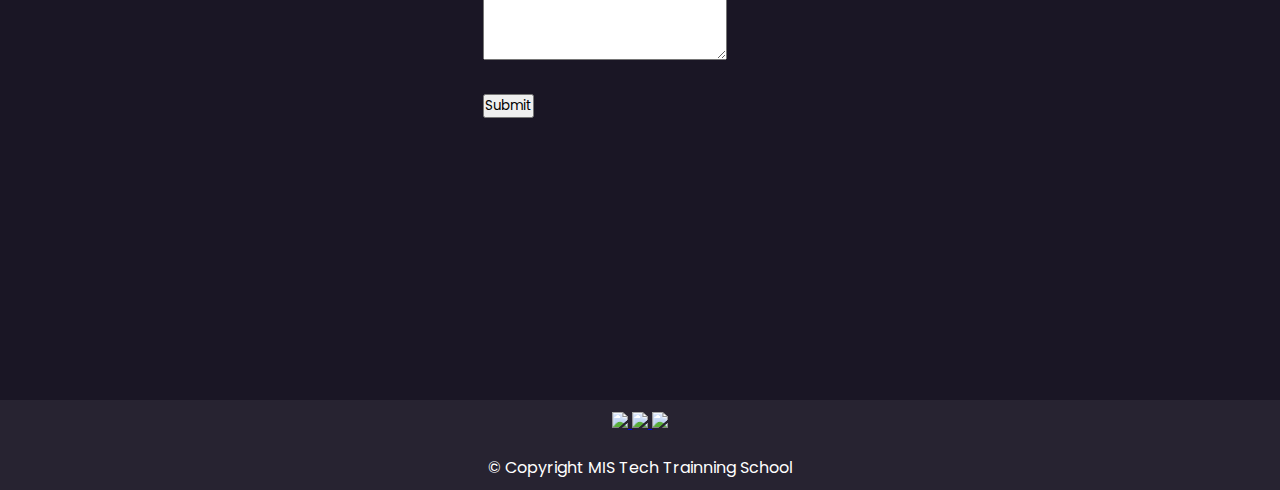
==== commit 7c3c3cec: "Update index.html" ====
--- a/index.html
+++ b/index.html
@@ -15,7 +15,7 @@
 </head>
 <body>
 	<header id="head"> 
-		<a href="#"><img id="logo" src="./images/logo2.png"></a>
+		<img id="logo" src="./images/logo2.png">
 		<div class="nav-bar">	
 		<ul class="nav-list">
 			<a href="#"><li> Latest </li> </a>
@@ -46,27 +46,27 @@
 				<div>	Tic-Tac </div></a>
 			</div>
 			<div class="card">
-				<a href="tic-tac.html">
+				<a href="quiz.html">
 				<img src="./images/quiz.jpg">
 				<div>	Quiz </div></a>
 			</div>
 			<div class="card">
-				<a href="tic-tac.html">
+				<a href="snake.html">
 				<img src="./images/snake 2.jpg">
 				<div>	Snake </div></a>
 			</div>
 			<div class="card">
-				<a href="tic-tac.html">
+				<a href="rand_num.html">
 				<img src="./images/number.jpg">
 				<div>	Guess the number </div></a>
 			</div>
 			<div class="card">
-				<a href="tic-tac.html">
+				<a href="coming.html">
 				<img src="./images/bg1.jpg">
 				<div>	box fighter </div></a>
 			</div>
 			<div class="card">
-				<a href="tic-tac.html">
+				<a href="coming.html">
 				<img src="./images/edu.jpg">
 				<div>	Random </div></a>
 			</div>
@@ -76,25 +76,36 @@
 	<section id="about">
 		
 		<h1> About us</h1>
+
+		<p> MIS tech MIS Tech Mis Tec MIS tech MIS Tech Mis TecMIS tech MIS Tech Mis TecMIS tech MIS Tech Mis TecMIS tech MIS Tech Mis TecMIS tech MIS Tech Mis TecMIS tech MIS Tech Mis TecMIS tech MIS Tech Mis TecMIS tech MIS Tech Mis Tec</p>
+
   
 	</section>
 
 	<section id="contact">
 		
-		<h1> COntact us</h1>
-  
+		<h1>Contact Us</h1>
+  <form >
+    <label for="name">Name:</label>
+    <input type="text" id="name" name="name" class="finput" placeholder=" Joseph......" required ><br><br>
+    <label for="email">Email:</label>
+    <input type="email" id="email" name="email" class="finput" placeholder=" example@email.com" required ><br><br>
+    <label for="message">Message:</label><br>
+    <textarea id="message" name="message" rows="5" required></textarea><br><br>
+    <input type="submit" value="Submit" id="submit" class="submitBtn">
+  </form>
 	</section>
 
 
 	<footer>
 		<div class="social">
-		<a href="#"> <span class="material-icons md-36 md-light">&#xe9f5;</span> </a>
-		<a href="#"> <span class="material-icons md-36 md-light">&#xe9f6;</span>  </a>
-		<a href="#"> <span class="material-icons md-36 md-light">&#xe51c;</span>  </a>
+		<a href="#" > <img src="./images/github.png"> </a>
+		<a href="#" > <img src="./images/twitter.png">  </a>
+		<a href="#" > <img src="./images/whatapp.png">  </a>
 		
 
 		</div>
-		&copy Copyright IJ MIS Tech Trainning School 
+		&copy Copyright MIS Tech Trainning School 
 	</footer>
 	<script type="text/javascript" src="main.js"></script>
 </body>
--- a/style.css
+++ b/style.css
@@ -83,7 +83,7 @@
   background: var(--color-p-300);
   cursor: pointer;
   border-radius: 1em;
-  border-style: none;;
+  border-style: none;
  }
 
  #start:hover {
@@ -158,6 +158,7 @@
 
 .nav-list a li {
   transition: 0.5s;
+  width: fit-content;
 }
 
 .nav-list a li:hover {
@@ -283,64 +284,10 @@
     justify-content: center;
  }
 
-
-
-
-
-
-
-
-
-
-
-
-
-
-
-
-
 #result {
   height: 50vh;
   width: 50%;
 }
-
-.grid {
-      display: grid;
-      grid-template-columns: repeat(3, 1fr);
-      gap: 10px;
-      width: 300px;
-      margin: 0 auto;
-    }
-
-    .cell {
-      width: 100px;
-      height: 100px;
-      background-color: #eee;
-      border: 1px solid #999;
-      display: flex;
-      justify-content: center;
-      align-items: center;
-      font-size: 48px;
-      cursor: pointer;
-    }
-
-    .result {
-      text-align: center;
-      margin-top: 20px;
-      font-size: 24px;
-    }
-
-    .restart {
-      display: block;
-      margin: 20px auto;
-      padding: 10px 20px;
-      font-size: 18px;
-      background-color: #eee;
-      border: none;
-      cursor: pointer;
-    }
-
-  
 footer {
   height: 10vh;
   width: 100%;
@@ -352,19 +299,75 @@
   justify-content: space-around;
 }
 
-
-
+#game {
+  display: flex;
+  flex-direction: column;
+  align-items: start;
+  justify-content: space-around;
+  height: 90vh;
+  width: 100%;
+  padding-top: 35vh;
+
+}
+
+#game-board {
+  width: 400px;
+  height: 400px;
+  border: 1px solid black;
+}
+
+#quiz-container {
+  background: rgba(17, 5, 56, 0.2);
+  width: 100%;
+  height: 80%;
+  padding: 2em;
+}
+
+#choices {
+  display: grid;
+  grid-template-columns: repeat(2, 1fr);
+  gap: 1em;
+  margin: 2em 0;
+}
+
+#choices li {
+  list-style: none;
+  width: max-content;
+  
+}
+
+#choices li:nth-child(odd) {
+  margin: 1em;
+}
+
+#submit-btn {
+  width: auto;
+  height: auto;
+  padding: 1em;
+  background: var(--color-p-300);
+  cursor: pointer;
+  border-radius: 1em;
+  border-style: none;
+  color: white;
+  font-weight: 800;
+}
+
+#result-container {
+  width: 100%;
+  padding: 1em;
+}
 
 
 @media (max-width: 780px) {
 
   header {
     justify-content: space-between;
+    background: var(--color-s-m-300); 
   }
 
   header a {
     width: 40%;
-    margin-right: 4em;  
+    margin-right: 4em; 
   }
 
   #logo {
@@ -451,6 +454,17 @@
         
  }
 
+ #game {
+  display: flex;
+  flex-direction: column;
+  align-items: start;
+  justify-content: space-around;
+  height: 90vh;
+  width: 100%;
+  padding-top: 15vh;
+  
+}
+
    
 }
 
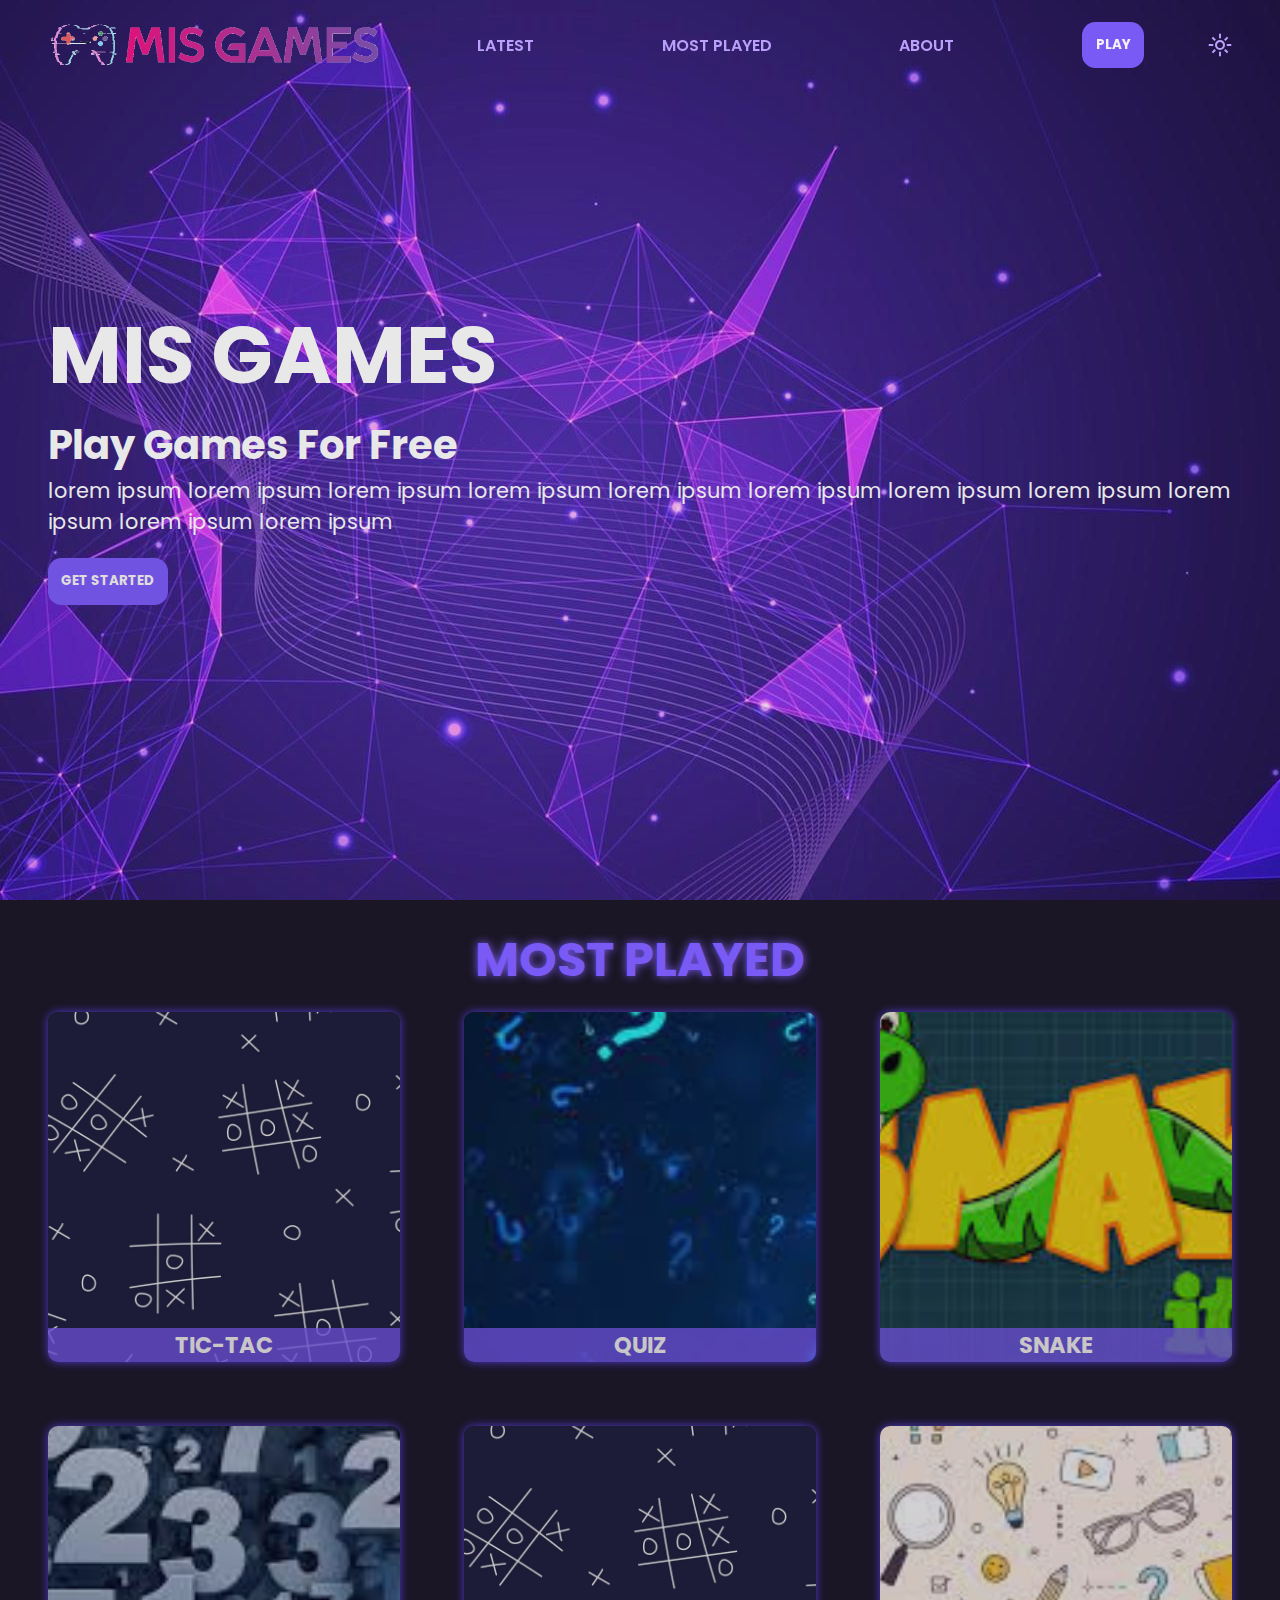
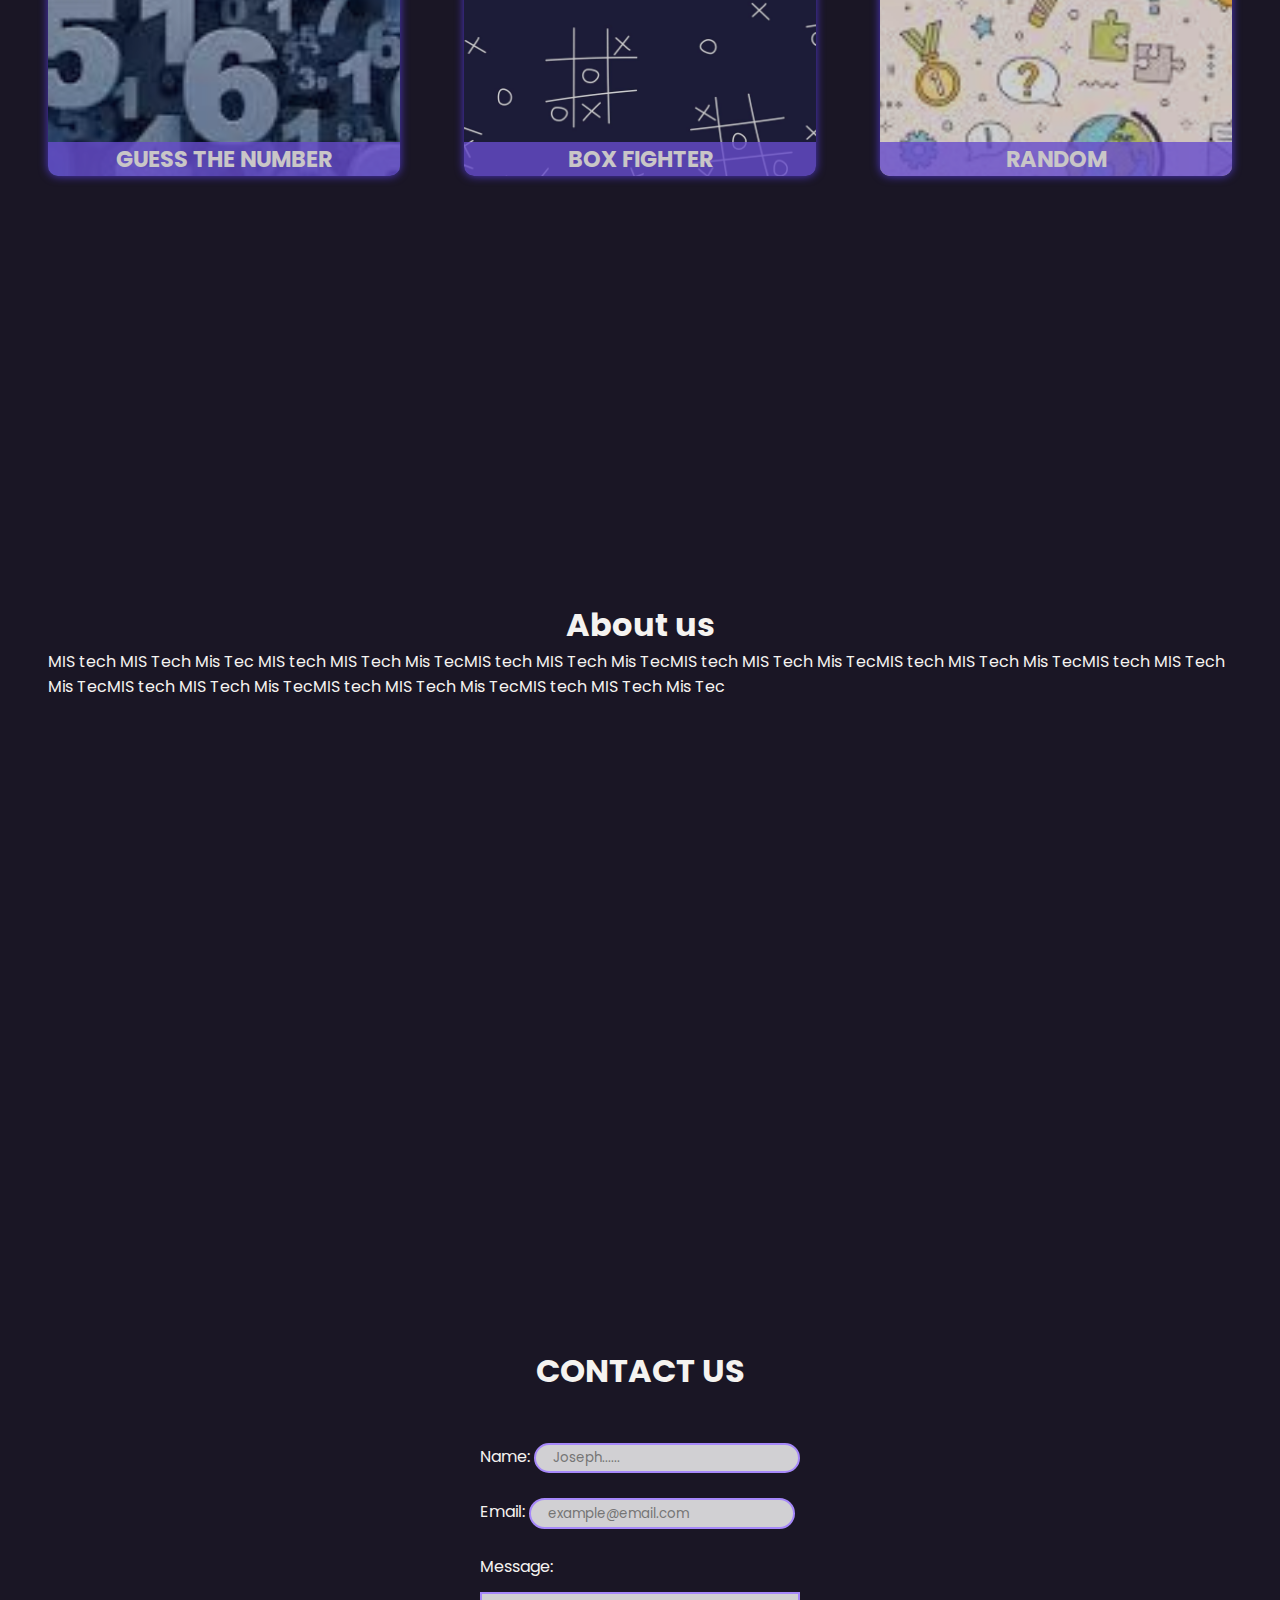
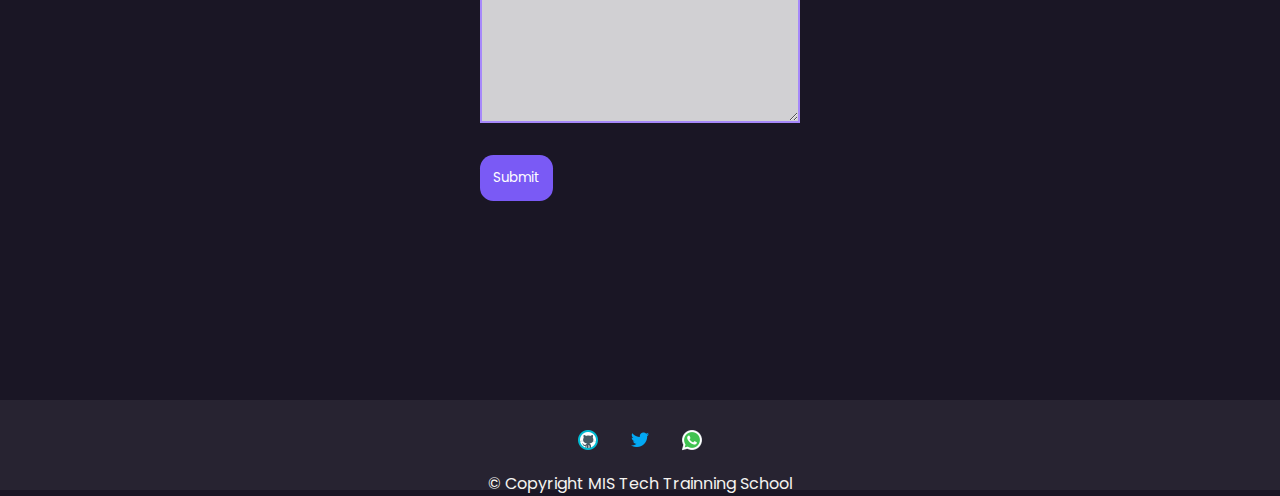
==== commit 7eb8ada6: "updated from local maachine" ====
--- a/index.html
+++ b/index.html
@@ -17,7 +17,7 @@
 	<header id="head"> 
 		<img id="logo" src="./images/logo2.png">
 		<div class="nav-bar">	
-		<ul class="nav-list">
+		<ul class="nav-list" id="nav-list">
 			<a href="#"><li> Latest </li> </a>
 			<a href="#most-played"><li> Most Played </li> </a>
 			<a href="#about"><li> About </li> </a>
@@ -92,7 +92,7 @@
     <input type="email" id="email" name="email" class="finput" placeholder=" example@email.com" required ><br><br>
     <label for="message">Message:</label><br>
     <textarea id="message" name="message" rows="5" required></textarea><br><br>
-    <input type="submit" value="Submit" id="submit" class="submitBtn">
+    <input type="submit" value="Submit" id="submit" class="submitBtn" href = "mailto:mrrfabulous8@gmail.com?subject = Feedback&body = Message">
   </form>
 	</section>
 
--- a/style.css
+++ b/style.css
@@ -45,12 +45,17 @@
 .material-symbols-outlined {
   font-variation-settings:
   'FILL' 0,
-  'wght' 400,
+  'wght' 600,
   'GRAD' 0,
   'opsz' 48;
-  color: var(--text1);
+  color: var(--color-p-600);
   cursor: pointer;
  }
+
+
+.material-symbols-outlined:hover {
+  color: rgba(255,255,255,0.8);
+}
 
  #close-btn {
   display: none;
@@ -60,13 +65,16 @@
  #open-btn {
   display: none;
   background: none;
-  color: white;
- }
+  color: var(--color-p-600);
+  border: none;
+  transform: scale(1.5);
+  margin: 0;
+  padding: 0;
+}
 
  #open-btn:hover {
   cursor: pointer;
-  transform: scale(1.1);
-  border: none;
+  color: rgba(255,255,255,0.8);
  }
 
  #mode {
@@ -84,24 +92,26 @@
   cursor: pointer;
   border-radius: 1em;
   border-style: none;
+  color: white;
+  transition: 0.5s;
  }
 
  #start:hover {
-  transform: rotate(357deg);
-  transform: scale(1.1);
-  background: var(--color-p-400);
-  color: white;
- }
+   transform: rotate(357deg);
+   transform: scale(1.1);
+   background: var(--color-p-400);
+   color: white;
+  }
 
  #start a {
-    width: auto;
-    height: auto;
+    /*width: auto;*/
+    /*height: auto;*/
     text-decoration: none;
     color: var(--text1);
     text-align: center;
     font-weight: 700;
     font-size: 1em;
-    padding: 1em;
+    /*padding: 1em;*/
     text-transform: uppercase;
  }
 
@@ -110,43 +120,39 @@
   background: var(--color-s-m-100);
   color: var(--text1);
   transition: 1s;
- }
+
+}
 
 header {
   display: flex;
-  width: 100%;
+  width: 100vw;
   height: 10vh;
-  justify-content: space-evenly;
+  justify-content: space-between;
   align-items: center;
-  padding: 1em;
+  padding: 2em;
   position: fixed;  
   z-index: 1;
-  color: white;
-}
-
-header a{
+  }
+
+
+#logo {
   width: 30%;
-  margin-right: 4em;
-}
-
-#logo {
-  width: 100%;
   height: auto;
 }
 
 
 .nav-bar {
   display: flex;
+  margin: 1em;
+  width: 60%;
+}
+
+.nav-list {
+  display: flex;
   justify-content: space-around;
-  width: 80%;
-  padding-left: 2em;  
-}
-
-.nav-list {
-  display: flex;
-  justify-content: space-around;
+  align-items: center;
   list-style: none;
-  width: 70%;
+  width: 100%;
 }
 
 .nav-list a {
@@ -282,21 +288,79 @@
 
  #contact {
     justify-content: center;
+
+ }
+
+ #contact h1 {
+  margin: 1.5em;
+  text-transform: uppercase;
+ }
+
+ .finput {
+    background: rgba(255,255,255, 0.8);
+    border-radius: 2em;
+    height: 2em;
+    width:  20em;
+    padding: 1em;
+    border: 2px solid var(--color-p-500);
+ }
+
+ #message {
+  width: 100%;
+  background: rgba(255,255,255, 0.8);
+  border: 2px solid var(--color-p-500);
+  padding: 1em;
+  margin-top: 1em;
+ }
+
+.submitBtn {
+   width: auto;
+  height: auto;
+  padding: 1em;
+  background: var(--color-p-300);
+  cursor: pointer;
+  border-radius: 1em;
+  border-style: none;
+  color: white;
+ }
+
+ .submitBtn:hover{
+   transform: scale(1.1);
+   background: var(--color-p-400);
+   color: white;
  }
 
 #result {
   height: 50vh;
   width: 50%;
 }
+
+
+
+
+
+
+
+
 footer {
   height: 10vh;
   width: 100%;
-  color: white;
   background: rgba(70, 66, 79, 0.3);
   display: flex;
   flex-direction: column;
   align-items: center;
   justify-content: space-around;
+  padding: 1em;
+  font-size: 1em;
+}
+
+.social a {
+  text-decoration: none;
+}
+
+.social a img {
+  transform: scale(0.5);
+
 }
 
 #game {
@@ -358,10 +422,48 @@
 }
 
 
+
+
+
+
+
+
+
+
+
+
+
+
+
+
+
+
+
+
+
+
+
+
+
+
+
+
+
+
+
+
+
+
+
+
+
+
+
 @media (max-width: 780px) {
 
   header {
     justify-content: space-between;
+    align-items: center;
     background: var(--color-s-m-300); 
   }
 
@@ -371,21 +473,20 @@
   }
 
   #logo {
-    width: 100%;
+    width: 40%;
     height: auto;
   }
     
   .nav-bar {
     display: flex;
     justify-content: space-around;
-    width: 40%;
+    width: 30%;
     padding-left: 2em;  
   }
 
   #open-btn {
     display: block;
-    color: white;
-    background: none;
+    
   }  
   .nav-list {
     display: none;
@@ -393,13 +494,19 @@
     top: 0;
     right: 0;
     height: 100vh;
-    width: 50%;
-    background: rgba(46, 43, 58, 0.9);
+    width: 60%;
+    background: rgba(46, 43, 58, 1);
     flex-direction: column;
-    align-items: center;
-    justify-content: space-evenly;
-    margin: 0;
-    padding: 0;
+    align-items: start;
+    justify-content: space-around;
+    padding: 3rem;
+    z-index: 2;
+    transition: 1s;
+  }
+
+  .active {
+    display: flex;
+    transition: 1s;
   }
 
   #close-btn {
@@ -468,6 +575,70 @@
    
 }
 
+
+
+
+
+
+
+
+
+
+
+
+
+
+
+
+
+
+
+
+
+
+
+
+
+
+
+
+
+
+
+
+
+
+
+
+
+
+
+
+
+
+
+
+
+
+
+
+
+
+
+
+
+
+
+
+
+
+
+
+
+
+
+
+
 @media (max-width:580px) {
 
 
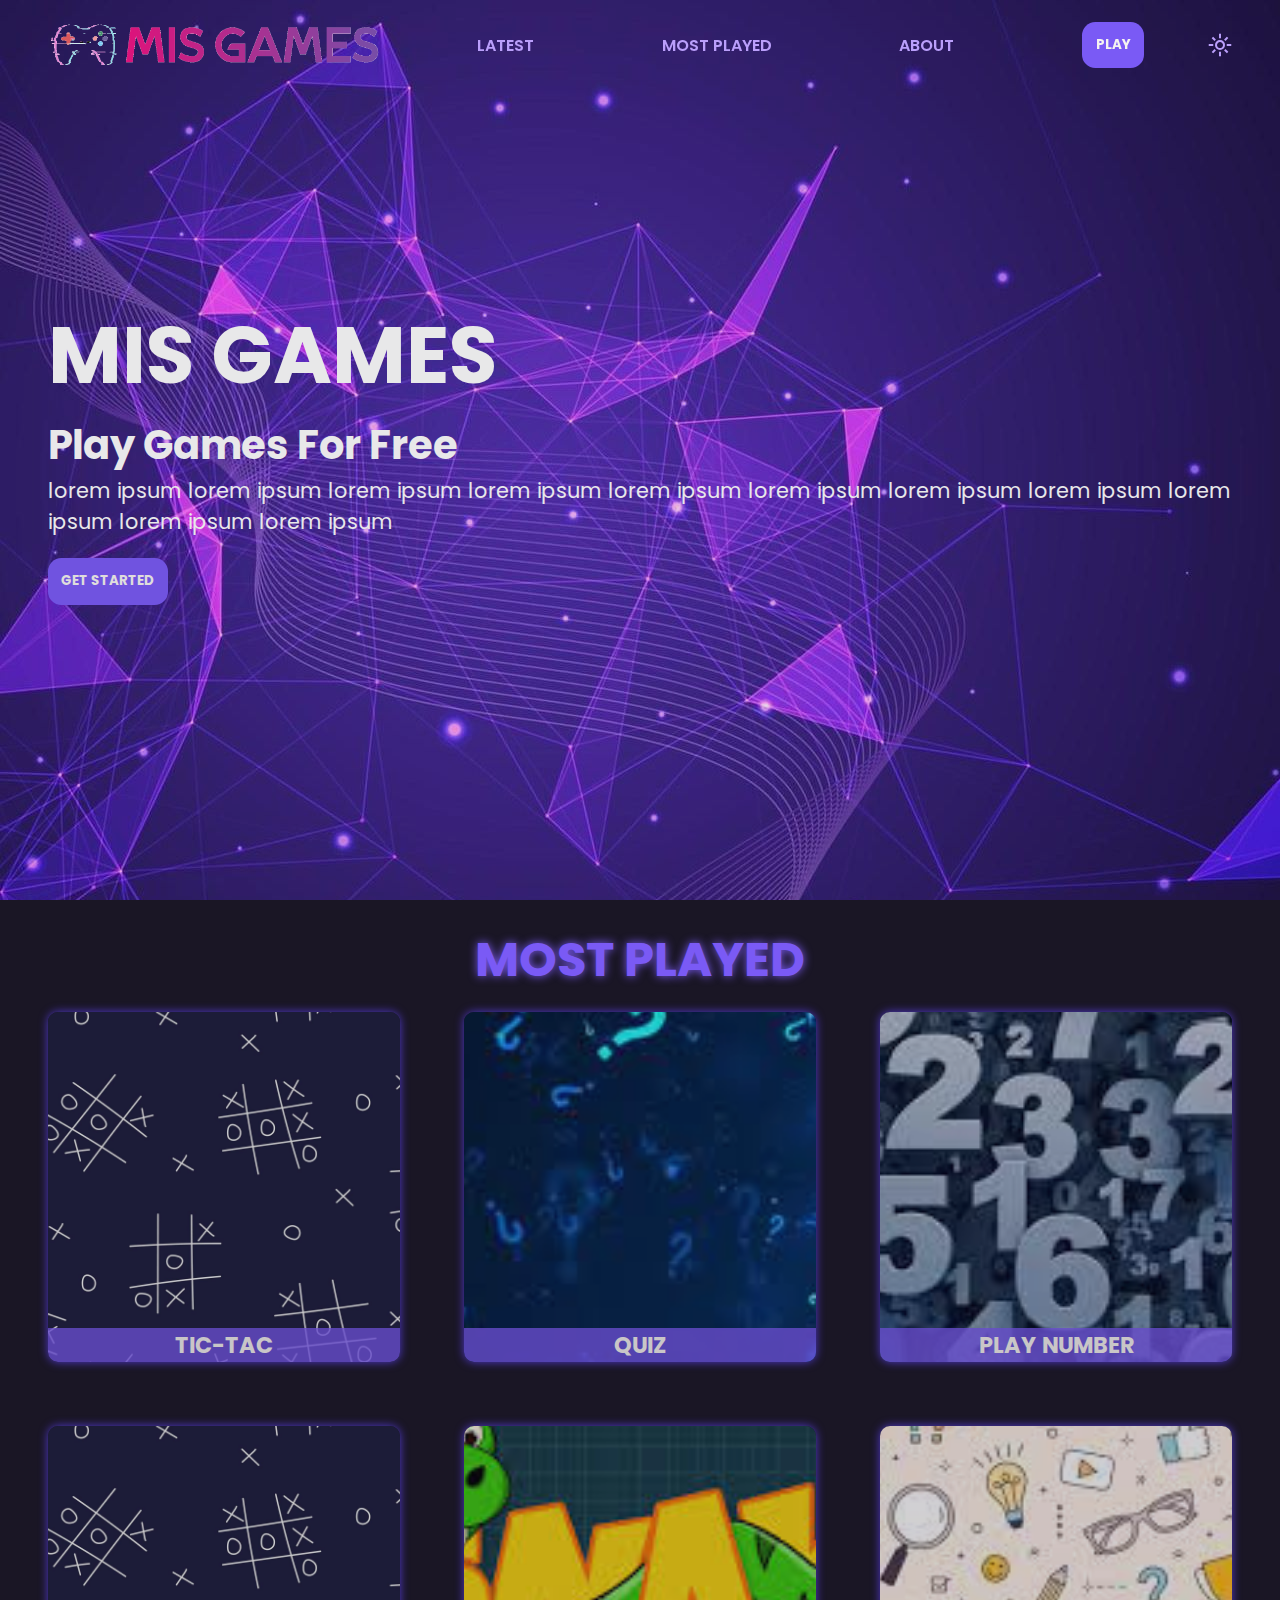
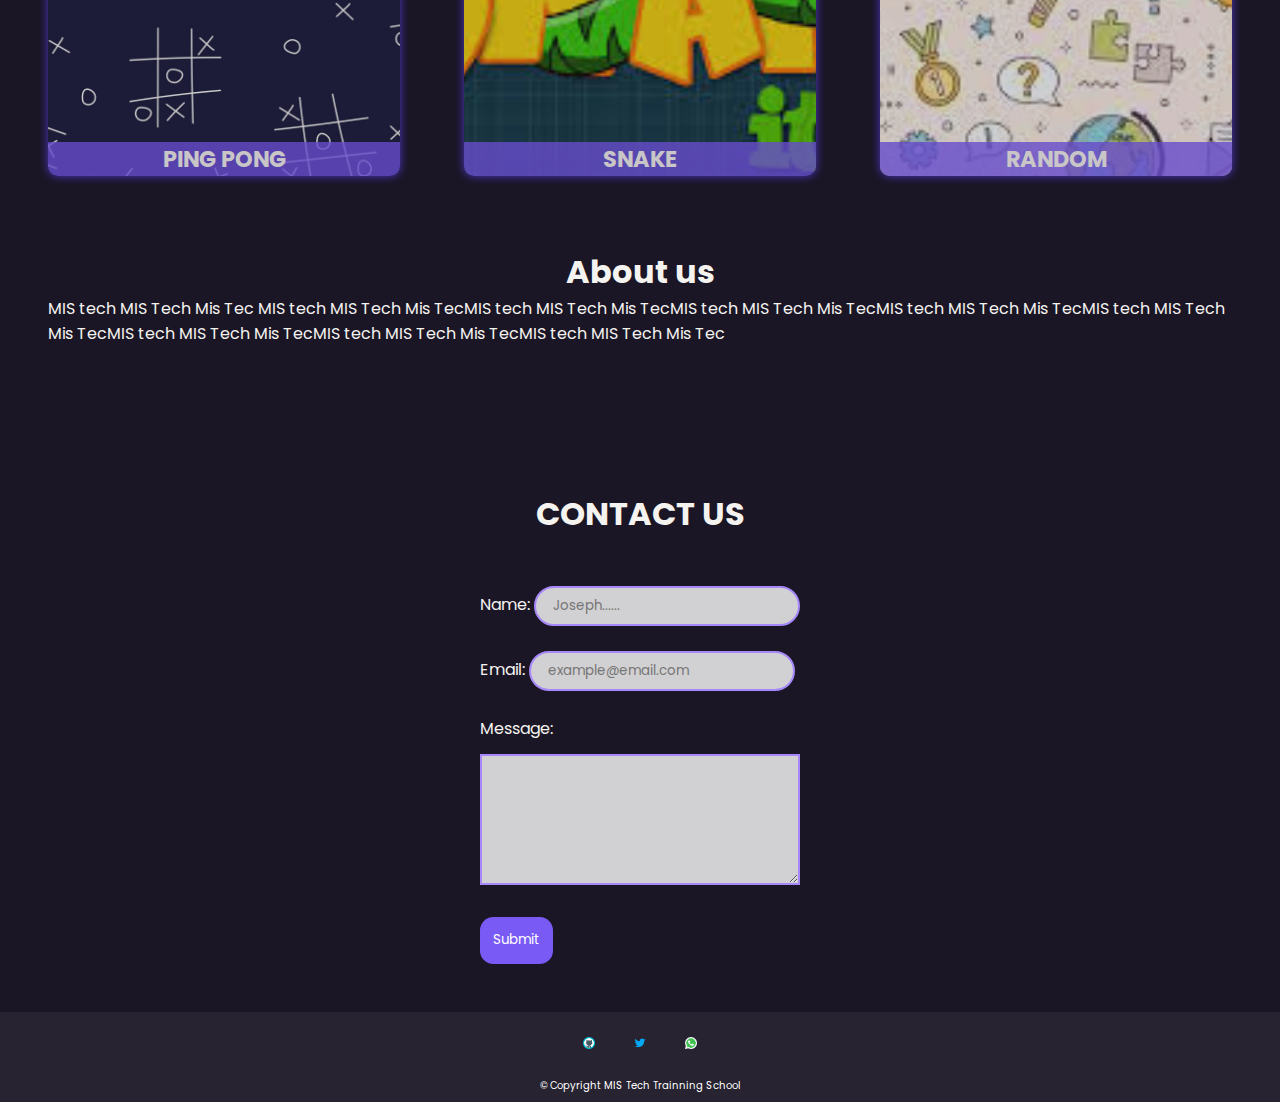
==== commit ae43e404: "modified index, style and main" ====
--- a/index.html
+++ b/index.html
@@ -17,7 +17,7 @@
 	<header id="head"> 
 		<img id="logo" src="./images/logo2.png">
 		<div class="nav-bar">	
-		<ul class="nav-list" id="nav-list">
+		<ul class="nav-list" id="nav">
 			<a href="#"><li> Latest </li> </a>
 			<a href="#most-played"><li> Most Played </li> </a>
 			<a href="#about"><li> About </li> </a>
@@ -51,19 +51,19 @@
 				<div>	Quiz </div></a>
 			</div>
 			<div class="card">
-				<a href="snake.html">
-				<img src="./images/snake 2.jpg">
-				<div>	Snake </div></a>
-			</div>
-			<div class="card">
 				<a href="rand_num.html">
 				<img src="./images/number.jpg">
-				<div>	Guess the number </div></a>
+				<div>	play number </div></a>
 			</div>
 			<div class="card">
 				<a href="coming.html">
 				<img src="./images/bg1.jpg">
-				<div>	box fighter </div></a>
+				<div>	ping pong </div></a>
+			</div>
+			<div class="card">
+				<a href="snake.html">
+				<img src="./images/snake 2.jpg">
+				<div>	Snake </div></a>
 			</div>
 			<div class="card">
 				<a href="coming.html">
@@ -92,7 +92,7 @@
     <input type="email" id="email" name="email" class="finput" placeholder=" example@email.com" required ><br><br>
     <label for="message">Message:</label><br>
     <textarea id="message" name="message" rows="5" required></textarea><br><br>
-    <input type="submit" value="Submit" id="submit" class="submitBtn" href = "mailto:mrrfabulous8@gmail.com?subject = Feedback&body = Message">
+    <input type="submit" value="Submit" id="submit" class="submitBtn">
   </form>
 	</section>
 
--- a/style.css
+++ b/style.css
@@ -1,652 +1,655 @@
 :root {
   
-    /** PRIMARY COLORS */  
-    --color-p-100:  #00f7ef;
-    --color-p-200:  #5e43f3;
-    --color-p-300:  #7a5af5;
-    --color-p-400:  #9171f8; 
-    --color-p-500:  #a688fa;
-    --color-p-600:  #ba9ffb;
-    /** SURFACE COLORS */ 
-    --color-s-100:  #121212; 
-    --color-s-200:  #282828; 
-    --color-s-300:  #3f3f3f;
-    --color-s-400:  #575757; 
-    --color-s-500:  #717171;
-    --color-s-600:  #8b8b8b; 
-     /** MIXED SURFACE COLORS */ 
-    --color-s-m-100:  #1a1625;
-    --color-s-m-200:  #2f2b3a; 
-    --color-s-m-300:  #46424f;
-    --color-s-m-400:  #5e5a66;
-    --color-s-m-500:  #76737e;
-    --color-s-m-600:  #908d96;  
-
-    /*TEXT COLORS*/
-    --text1: #f5f3f0;
+  /** PRIMARY COLORS */  
+  --color-p-100:  #00f7ef;
+  --color-p-200:  #5e43f3;
+  --color-p-300:  #7a5af5;
+  --color-p-400:  #9171f8; 
+  --color-p-500:  #a688fa;
+  --color-p-600:  #ba9ffb;
+  /** SURFACE COLORS */ 
+  --color-s-100:  #121212; 
+  --color-s-200:  #282828; 
+  --color-s-300:  #3f3f3f;
+  --color-s-400:  #575757; 
+  --color-s-500:  #717171;
+  --color-s-600:  #8b8b8b; 
+   /** MIXED SURFACE COLORS */ 
+  --color-s-m-100:  #1a1625;
+  --color-s-m-200:  #2f2b3a; 
+  --color-s-m-300:  #46424f;
+  --color-s-m-400:  #5e5a66;
+  --color-s-m-500:  #76737e;
+  --color-s-m-600:  #908d96;  
+
+  /*TEXT COLORS*/
+  --text1: #f5f3f0;
 
 }
 
 
 *{
-  margin: 0;
-  padding: 0;
-  box-sizing: border-box;
-  font-family: 'Poppins','Belanosima', sans-serif;
-  scroll-behavior: smooth;
+margin: 0;
+padding: 0;
+box-sizing: border-box;
+font-family: 'Poppins','Belanosima', sans-serif;
+scroll-behavior: smooth;
+
+}
+
+.light-mode {
+background-color: white;
+color: var(--color-s-100);
+}
+
+.material-symbols-outlined {
+font-variation-settings:
+'FILL' 0,
+'wght' 600,
+'GRAD' 0,
+'opsz' 48;
+color: var(--color-p-600);
+cursor: pointer;
+}
+
+
+.material-symbols-outlined:hover {
+color: rgba(255,255,255,0.8);
+}
+
+#close-btn {
+display: none;
+color: none;
+}
+
+#open-btn {
+display: none;
+background: none;
+color: var(--color-p-600);
+border: none;
+transform: scale(1.5);
+margin: 0;
+padding: 0;
+}
+
+#open-btn:hover {
+cursor: pointer;
+color: rgba(255,255,255,0.8);
+}
+
+#mode {
+background: none;
+border: none;
+transform: scale(1);
+transition: 2s;
+}
+
+#start {
+width: auto;
+height: auto;
+padding: 1em;
+background: var(--color-p-300);
+cursor: pointer;
+border-radius: 1em;
+border-style: none;
+color: white;
+transition: 0.5s;
+}
+
+#start:hover {
+ transform: rotate(357deg);
+ transform: scale(1.1);
+ background: var(--color-p-400);
+ color: white;
+}
+
+#start a {
+  /*width: auto;*/
+  /*height: auto;*/
+  text-decoration: none;
+  color: var(--text1);
+  text-align: center;
+  font-weight: 700;
+  font-size: 1em;
+  /*padding: 1em;*/
+  text-transform: uppercase;
+}
+
+body {
+position: relative;
+background: var(--color-s-m-100);
+color: var(--text1);
+transition: 1s;
+
+}
+
+header {
+display: flex;
+width: 100vw;
+height: 10vh;
+justify-content: space-between;
+align-items: center;
+padding: 2em;
+position: fixed;  
+z-index: 1;
+}
+
+
+#logo {
+width: 30%;
+height: auto;
+}
+
+
+.nav-bar {
+display: flex;
+margin: 1em;
+width: 60%;
+}
+
+.nav-list {
+display: flex;
+justify-content: space-around;
+align-items: center;
+list-style: none;
+width: 100%;
+}
+
+.nav-list a {
+color: var(--color-p-600);
+text-decoration: none;
+text-transform: uppercase;
+font-weight: 600;
+}
+
+.nav-list a li {
+transition: 0.5s;
+width: fit-content;
+}
+
+.nav-list a li:hover {
+color: white;
+}
+
+.nav-bar {
+width: 80%;
+height: 100%;
+display: flex;
+justify-content: space-between;
+align-items: center;
+}
+
+
+section {
+width: 100%;
+height: 100vh;
+display: flex;
+position: relative;
+flex-direction: column;
+align-items: center;
+justify-content: center;
+padding: 3em;
+}
+
+#home {
+justify-content: center;
+align-items: start;
+padding: 3rem;
+background: url(./images/bg2.jpg );
+opacity: 0.9;
+color: white;
+}
+
+#home h1 {
+font-size: 5em;
+}
+
+#home h3 {
+font-size: 2.5em;
+text-transform: capitalize;
+}
+
+#home p {
+font-size: 1.3em;
+margin-bottom: 1em;
+}
+
+.container {
+width: 100%;
+height: 95%;
+display: grid;
+grid-template-columns: repeat(3, 1fr);
+gap: 4em;
+}
+
+#most-played h1{
+ padding: 0;
+}
+
+#most-played h1{
+ height: 5%;
+ margin-bottom: 1em;
+ font-size: 3em;
+ text-transform: uppercase;
+ color: var(--color-p-300);
+ text-shadow: 0 0 10px var(--color-p-300);
+}
+
+.card {    
+  display: flex;
+  flex-direction: column;
+  justify-content: center;
+  align-items: center;
+  font-size: 2em;
+  cursor: pointer;
+  border-style: none;
+  border-radius: 10px;
+  box-shadow: 0 0 10px var(--color-p-200);
+  height: auto;
+  overflow: hidden;
+  position: relative;
+  opacity: 0.8;
+}
+
+.card img {
+height: max(15em, 7rem);
+width: auto;
+ }
+
+.card div {
+  background: rgba(122, 90, 245, 0.8);
+  width: 100%;
+  height: auto;
+  text-align: center;
+  padding: auto;
+  position: absolute;
+  left: 0;
+  bottom: 0;
+  font-weight: 700;
+  font-size: 0.7em;
   
 }
 
-.light-mode {
-  background-color: white;
-  color: var(--color-s-100);
-}
-
-.material-symbols-outlined {
-  font-variation-settings:
-  'FILL' 0,
-  'wght' 600,
-  'GRAD' 0,
-  'opsz' 48;
-  color: var(--color-p-600);
+.card a {
+  text-decoration: none;
+  color: var(--text1);
+  
+  text-transform: uppercase;
+}
+
+.card:hover {
+/*transform: rotate(2deg);*/
+transform: scale(1.04);
+opacity: 1;
+}
+
+#about {
+justify-content: center;
+height: auto;
+}
+
+#contact {
+  justify-content: center;
+  height: auto;
+}
+
+#contact h1 {
+margin: 1.5em;
+text-transform: uppercase;
+}
+
+.finput {
+  background: rgba(255,255,255, 0.8);
+  border-radius: 2em;
+  height: 3em;
+  width:  20em;
+  padding: 1em;
+  border: 2px solid var(--color-p-500);
+}
+
+#message {
+width: 100%;
+background: rgba(255,255,255, 0.8);
+border: 2px solid var(--color-p-500);
+padding: 1em;
+margin-top: 1em;
+}
+
+.submitBtn {
+ width: auto;
+height: auto;
+padding: 1em;
+background: var(--color-p-300);
+cursor: pointer;
+border-radius: 1em;
+border-style: none;
+color: white;
+}
+
+.submitBtn:hover{
+ transform: scale(1.1);
+ background: var(--color-p-400);
+ color: white;
+}
+
+#result {
+height: 50vh;
+width: 50%;
+}
+
+
+
+
+
+
+
+
+footer {
+height: 10vh;
+width: 100%;
+color: white;
+background: rgba(70, 66, 79, 0.3);
+display: flex;
+flex-direction: column;
+align-items: center;
+justify-content: space-around;
+padding: 5px;
+font-size: 10px;
+}
+
+.social a {
+text-decoration: none;
+}
+
+.social a img {
+transform: scale(0.3);
+margin: 0;
+padding: 0;
+}
+
+#game {
+display: flex;
+flex-direction: column;
+align-items: start;
+justify-content: space-around;
+height: 90vh;
+width: 100%;
+padding-top: 35vh;
+
+}
+
+#game-board {
+width: 400px;
+height: 400px;
+border: 1px solid black;
+}
+
+#quiz-container {
+background: rgba(17, 5, 56, 0.2);
+width: 100%;
+height: 80%;
+padding: 2em;
+}
+
+#choices {
+display: grid;
+grid-template-columns: repeat(2, 1fr);
+gap: 1em;
+margin: 2em 0;
+}
+
+#choices li {
+list-style: none;
+width: max-content;
+
+}
+
+#choices li:nth-child(odd) {
+margin: 1em;
+}
+
+#submit-btn {
+width: auto;
+height: auto;
+padding: 1em;
+background: var(--color-p-300);
+cursor: pointer;
+border-radius: 1em;
+border-style: none;
+color: white;
+font-weight: 800;
+}
+
+#result-container {
+width: 100%;
+padding: 1em;
+}
+
+
+
+
+
+
+
+
+
+
+
+
+
+
+
+
+
+
+
+
+
+
+
+
+
+
+
+
+
+
+
+
+
+
+
+
+
+
+
+@media (max-width: 780px) {
+
+header {
+  justify-content: space-between;
+  align-items: center;
+  background: var(--color-s-m-300); 
+}
+
+header a {
+  width: 40%;
+  margin-right: 4em; 
+}
+
+#logo {
+  width: 40%;
+  height: auto;
+}
+  
+.nav-bar {
+  display: flex;
+  justify-content: space-around;
+  width: 30%;
+  padding-left: 2em;  
+}
+
+#open-btn {
+  display: block;
+  
+}  
+.nav-list {
+  display: none;
+  position: absolute;
+  top: 0;
+  right: 0;
+  height: 100vh;
+  width: 60%;
+  background: rgba(46, 43, 58, 1);
+  flex-direction: column;
+  align-items: start;
+  justify-content: space-around;
+  padding: 3rem;
+  z-index: 2;
+}
+
+.toggle {
+  display: flex;
+}
+
+#close-btn {
+  display: block;
+  color: white;
+  position: absolute;
+  top: 1em;
+  right: 2em;
   cursor: pointer;
  }
 
-
-.material-symbols-outlined:hover {
-  color: rgba(255,255,255,0.8);
-}
-
- #close-btn {
-  display: none;
-  color: none;
+ .nav-list a {
+  color: white;
  }
 
- #open-btn {
-  display: none;
-  background: none;
-  color: var(--color-p-600);
-  border: none;
-  transform: scale(1.5);
-  margin: 0;
-  padding: 0;
-}
-
- #open-btn:hover {
-  cursor: pointer;
-  color: rgba(255,255,255,0.8);
+ #home h1 {
+  font-size: 3em;
+}
+
+#home h3 {
+  font-size: 1.5em;
+  
+}
+
+#home p {
+  font-size: 1em;
+    }
+
+ #most-played {
+  height: max-content;
+  
  }
 
- #mode {
-  background: none;
-  border: none;
-  transform: scale(1);
-  transition: 2s;
+ .container {
+  width: 100%;
+  height: 95%;
+  grid-template-columns: repeat(2, 1fr);
+  gap: 2em;
+}
+
+.card {    
+      height: 10em;
+}
+
+.card img {
+height: max(10em, 10em);
+
  }
 
- #start {
-  width: auto;
+.card div {
   height: auto;
   padding: 1em;
-  background: var(--color-p-300);
-  cursor: pointer;
-  border-radius: 1em;
-  border-style: none;
-  color: white;
-  transition: 0.5s;
- }
-
- #start:hover {
-   transform: rotate(357deg);
-   transform: scale(1.1);
-   background: var(--color-p-400);
-   color: white;
-  }
-
- #start a {
-    /*width: auto;*/
-    /*height: auto;*/
-    text-decoration: none;
-    color: var(--text1);
-    text-align: center;
-    font-weight: 700;
-    font-size: 1em;
-    /*padding: 1em;*/
-    text-transform: uppercase;
- }
-
- body {
-  position: relative;
-  background: var(--color-s-m-100);
-  color: var(--text1);
-  transition: 1s;
-
-}
-
-header {
-  display: flex;
-  width: 100vw;
-  height: 10vh;
-  justify-content: space-between;
-  align-items: center;
-  padding: 2em;
-  position: fixed;  
-  z-index: 1;
-  }
-
-
-#logo {
-  width: 30%;
-  height: auto;
-}
-
-
-.nav-bar {
-  display: flex;
-  margin: 1em;
-  width: 60%;
-}
-
-.nav-list {
-  display: flex;
-  justify-content: space-around;
-  align-items: center;
-  list-style: none;
-  width: 100%;
-}
-
-.nav-list a {
-  color: var(--color-p-600);
-  text-decoration: none;
-  text-transform: uppercase;
-  font-weight: 600;
-}
-
-.nav-list a li {
-  transition: 0.5s;
-  width: fit-content;
-}
-
-.nav-list a li:hover {
-  color: white;
-}
-
-.nav-bar {
-  width: 80%;
-  height: 100%;
-  display: flex;
-  justify-content: space-between;
-  align-items: center;
-}
-
-section {
-  width: 100%;
-  height: 100vh;
-  display: flex;
-  position: relative;
-  flex-direction: column;
-  align-items: center;
-  justify-content: center;
-  padding: 3em;
-}
-
-#home {
-  justify-content: center;
-  align-items: start;
-  padding: 3rem;
-  background: url(./images/bg2.jpg );
-  opacity: 0.9;
-  color: white;
-}
-
-#home h1 {
-  font-size: 5em;
-}
-
-#home h3 {
-  font-size: 2.5em;
-  text-transform: capitalize;
-}
-
-#home p {
-  font-size: 1.3em;
-  margin-bottom: 1em;
-}
+      
+}
+
+#game {
+display: flex;
+flex-direction: column;
+align-items: start;
+justify-content: space-around;
+height: 90vh;
+width: 100%;
+padding-top: 15vh;
+
+}
+
+ 
+}
+
+
+
+
+
+
+
+
+
+
+
+
+
+
+
+
+
+
+
+
+
+
+
+
+
+
+
+
+
+
+
+
+
+
+
+
+
+
+
+
+
+
+
+
+
+
+
+
+
+
+
+
+
+
+
+
+
+
+
+
+
+
+
+
+
+@media (max-width:580px) {
+
 
 .container {
   width: 100%;
   height: 95%;
   display: grid;
-  grid-template-columns: repeat(3, 1fr);
+  grid-template-columns: repeat(1, 1fr);
   gap: 4em;
 }
-
-#most-played h1{
-   padding: 0;
-}
-
-#most-played h1{
-   height: 5%;
-   margin-bottom: 1em;
-   font-size: 3em;
-   text-transform: uppercase;
-   color: var(--color-p-300);
-   text-shadow: 0 0 10px var(--color-p-300);
-}
-
-.card {    
-    display: flex;
-    flex-direction: column;
-    justify-content: center;
-    align-items: center;
-    font-size: 2em;
-    cursor: pointer;
-    border-style: none;
-    border-radius: 10px;
-    box-shadow: 0 0 10px var(--color-p-200);
-    height: auto;
-    overflow: hidden;
-    position: relative;
-    opacity: 0.8;
- }
-
- .card img {
-  height: max(15em, 7rem);
-  width: auto;
-   }
-
- .card div {
-    background: rgba(122, 90, 245, 0.8);
-    width: 100%;
-    height: auto;
-    text-align: center;
-    padding: auto;
-    position: absolute;
-    left: 0;
-    bottom: 0;
-    font-weight: 700;
-    font-size: 0.7em;
-    
- }
-
- .card a {
-    text-decoration: none;
-    color: var(--text1);
-    
-    text-transform: uppercase;
- }
-
-.card:hover {
-  /*transform: rotate(2deg);*/
-  transform: scale(1.04);
-  opacity: 1;
-}
-
-#about {
-  justify-content: center;
-}
-
- #contact {
-    justify-content: center;
-
- }
-
- #contact h1 {
-  margin: 1.5em;
-  text-transform: uppercase;
- }
-
- .finput {
-    background: rgba(255,255,255, 0.8);
-    border-radius: 2em;
-    height: 2em;
-    width:  20em;
-    padding: 1em;
-    border: 2px solid var(--color-p-500);
- }
-
- #message {
-  width: 100%;
-  background: rgba(255,255,255, 0.8);
-  border: 2px solid var(--color-p-500);
-  padding: 1em;
-  margin-top: 1em;
- }
-
-.submitBtn {
-   width: auto;
-  height: auto;
-  padding: 1em;
-  background: var(--color-p-300);
-  cursor: pointer;
-  border-radius: 1em;
-  border-style: none;
-  color: white;
- }
-
- .submitBtn:hover{
-   transform: scale(1.1);
-   background: var(--color-p-400);
-   color: white;
- }
-
-#result {
-  height: 50vh;
-  width: 50%;
-}
-
-
-
-
-
-
-
-
-footer {
-  height: 10vh;
-  width: 100%;
-  background: rgba(70, 66, 79, 0.3);
-  display: flex;
-  flex-direction: column;
-  align-items: center;
-  justify-content: space-around;
-  padding: 1em;
-  font-size: 1em;
-}
-
-.social a {
-  text-decoration: none;
-}
-
-.social a img {
-  transform: scale(0.5);
-
-}
-
-#game {
-  display: flex;
-  flex-direction: column;
-  align-items: start;
-  justify-content: space-around;
-  height: 90vh;
-  width: 100%;
-  padding-top: 35vh;
-
-}
-
-#game-board {
-  width: 400px;
-  height: 400px;
-  border: 1px solid black;
-}
-
-#quiz-container {
-  background: rgba(17, 5, 56, 0.2);
-  width: 100%;
-  height: 80%;
-  padding: 2em;
-}
-
-#choices {
-  display: grid;
-  grid-template-columns: repeat(2, 1fr);
-  gap: 1em;
-  margin: 2em 0;
-}
-
-#choices li {
-  list-style: none;
-  width: max-content;
-  
-}
-
-#choices li:nth-child(odd) {
-  margin: 1em;
-}
-
-#submit-btn {
-  width: auto;
-  height: auto;
-  padding: 1em;
-  background: var(--color-p-300);
-  cursor: pointer;
-  border-radius: 1em;
-  border-style: none;
-  color: white;
-  font-weight: 800;
-}
-
-#result-container {
-  width: 100%;
-  padding: 1em;
-}
-
-
-
-
-
-
-
-
-
-
-
-
-
-
-
-
-
-
-
-
-
-
-
-
-
-
-
-
-
-
-
-
-
-
-
-
-
-
-
-@media (max-width: 780px) {
-
-  header {
-    justify-content: space-between;
-    align-items: center;
-    background: var(--color-s-m-300); 
-  }
-
-  header a {
-    width: 40%;
-    margin-right: 4em; 
-  }
-
-  #logo {
-    width: 40%;
-    height: auto;
-  }
-    
-  .nav-bar {
-    display: flex;
-    justify-content: space-around;
-    width: 30%;
-    padding-left: 2em;  
-  }
-
-  #open-btn {
-    display: block;
-    
-  }  
-  .nav-list {
-    display: none;
-    position: absolute;
-    top: 0;
-    right: 0;
-    height: 100vh;
-    width: 60%;
-    background: rgba(46, 43, 58, 1);
-    flex-direction: column;
-    align-items: start;
-    justify-content: space-around;
-    padding: 3rem;
-    z-index: 2;
-    transition: 1s;
-  }
-
-  .active {
-    display: flex;
-    transition: 1s;
-  }
-
-  #close-btn {
-    display: block;
-    color: white;
-    position: absolute;
-    top: 1em;
-    right: 2em;
-   }
-
-   .nav-list a {
-    color: white;
-   }
-
-   #home h1 {
-    font-size: 3em;
-  }
-  
-  #home h3 {
-    font-size: 1.5em;
-    
-  }
-  
-  #home p {
-    font-size: 1em;
-      }
-
-   #most-played {
-    height: max-content;
-    
-   }
-
-   .container {
-    width: 100%;
-    height: 95%;
-    grid-template-columns: repeat(2, 1fr);
-    gap: 2em;
-  }
-
-  .card {    
-        height: 10em;
- }
-
- .card img {
-  height: max(10em, 10em);
-  
-   }
-
- .card div {
-    height: auto;
-    padding: 1em;
-        
- }
-
- #game {
-  display: flex;
-  flex-direction: column;
-  align-items: start;
-  justify-content: space-around;
-  height: 90vh;
-  width: 100%;
-  padding-top: 15vh;
-  
-}
-
-   
-}
-
-
-
-
-
-
-
-
-
-
-
-
-
-
-
-
-
-
-
-
-
-
-
-
-
-
-
-
-
-
-
-
-
-
-
-
-
-
-
-
-
-
-
-
-
-
-
-
-
-
-
-
-
-
-
-
-
-
-
-
-
-
-
-
-
-@media (max-width:580px) {
-
-
-  .container {
-    width: 100%;
-    height: 95%;
-    display: grid;
-    grid-template-columns: repeat(1, 1fr);
-    gap: 4em;
-  }
-}
+}
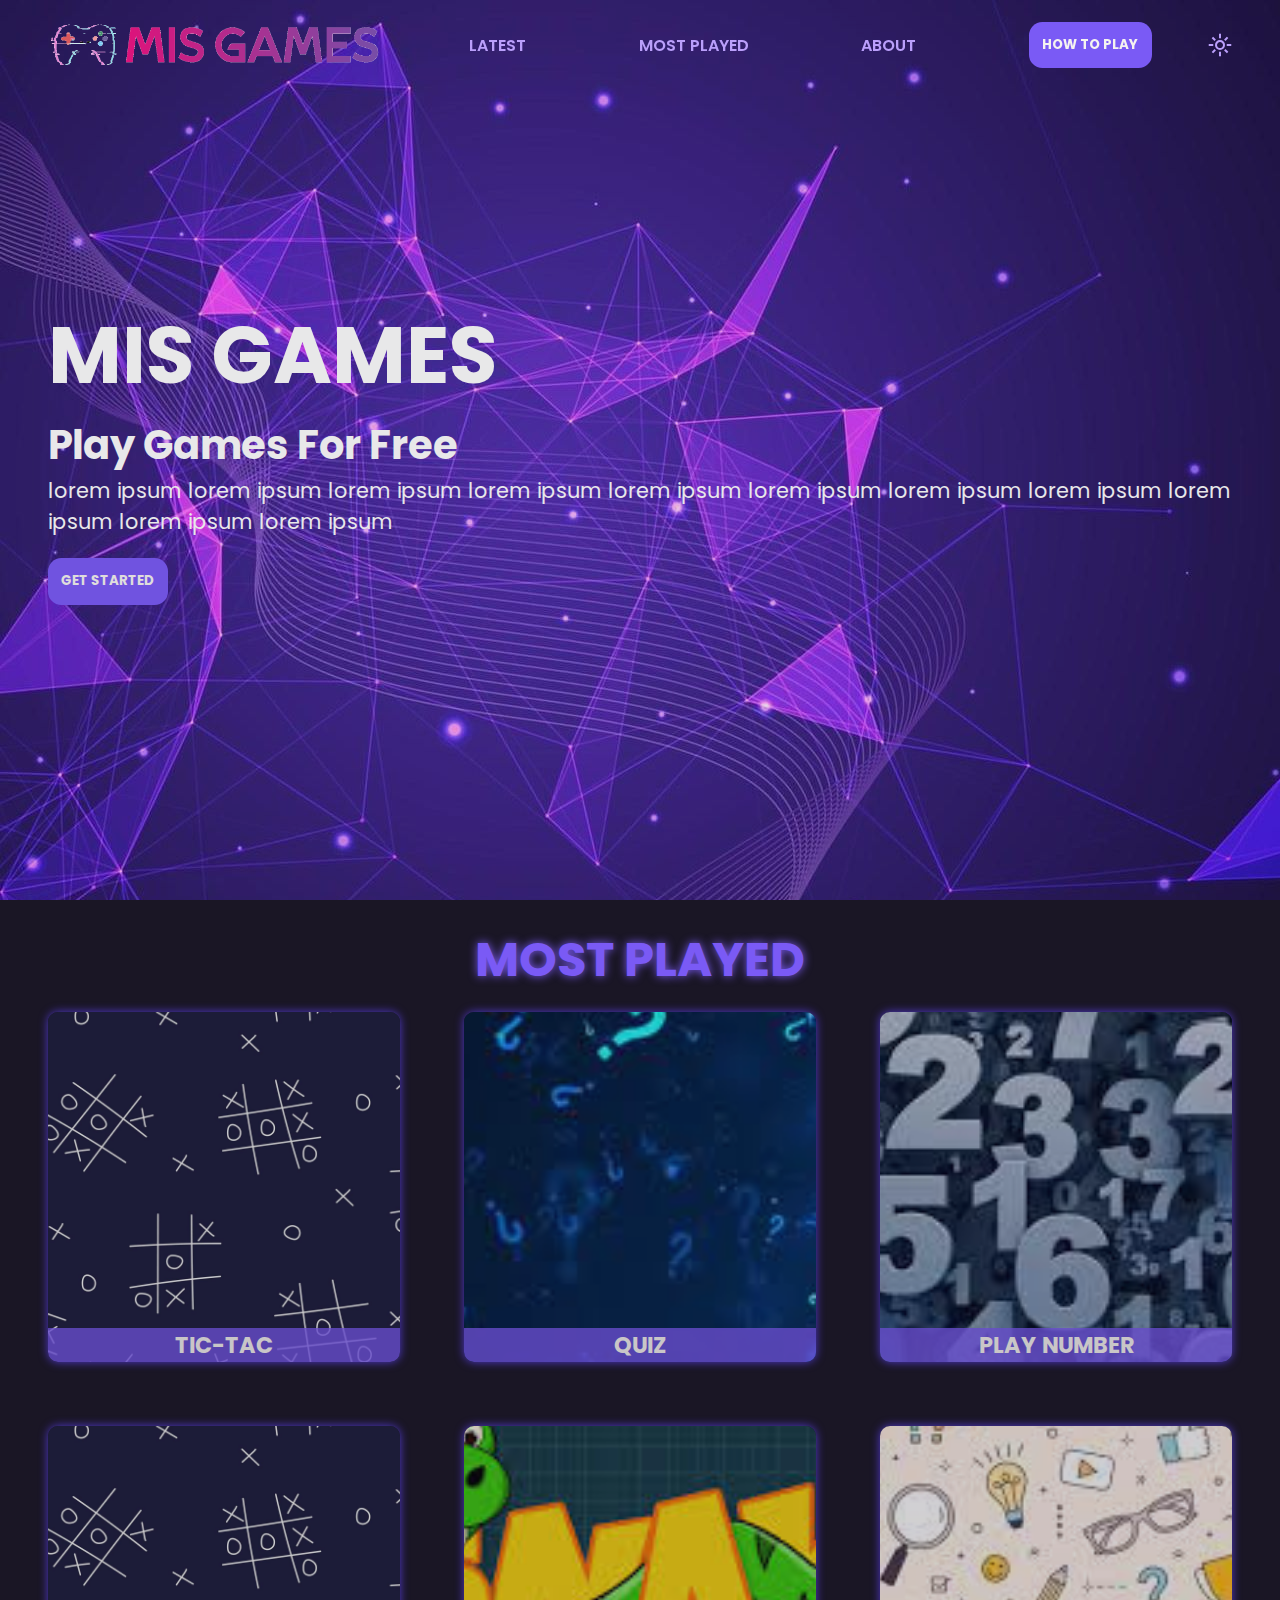
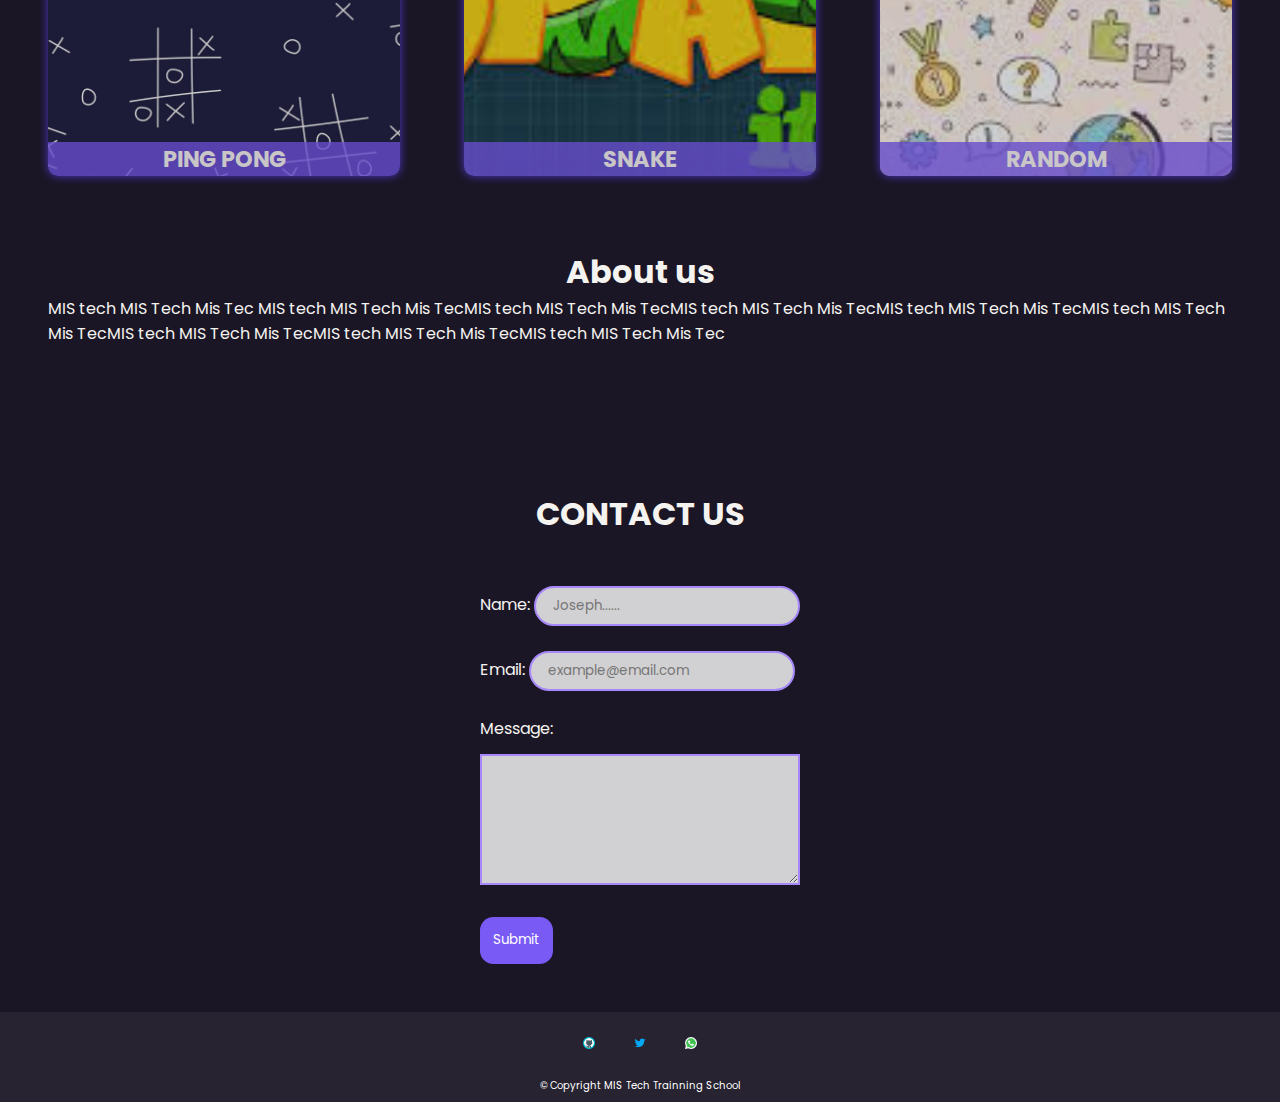
==== commit d4ed7bc9: "Update index.html" ====
--- a/index.html
+++ b/index.html
@@ -22,7 +22,7 @@
 			<a href="#most-played"><li> Most Played </li> </a>
 			<a href="#about"><li> About </li> </a>
 			<span class="material-icons md-36 md-light" id="close-btn">&#xe5cd;</span>			
-			<button id="start"> <a href="tic-tac.html"> Play</a></button>
+			<button id="start"> <a href="How-to.html"> How to Play</a></button>
   		</ul>
   		<button onclick="toggleMode(this)" class="material-symbols-outlined" id="mode"> light_mode </button>
 		<button id="open-btn"> 
@@ -30,6 +30,7 @@
 		</button>
 		</div>
 	</header>
+	
 	<section id="home">
 		<h1> MIS GAMES </h1>
 		<h3> play games for free</h3>
--- a/style.css
+++ b/style.css
@@ -644,7 +644,6 @@
 
 @media (max-width:580px) {
 
-
 .container {
   width: 100%;
   height: 95%;
